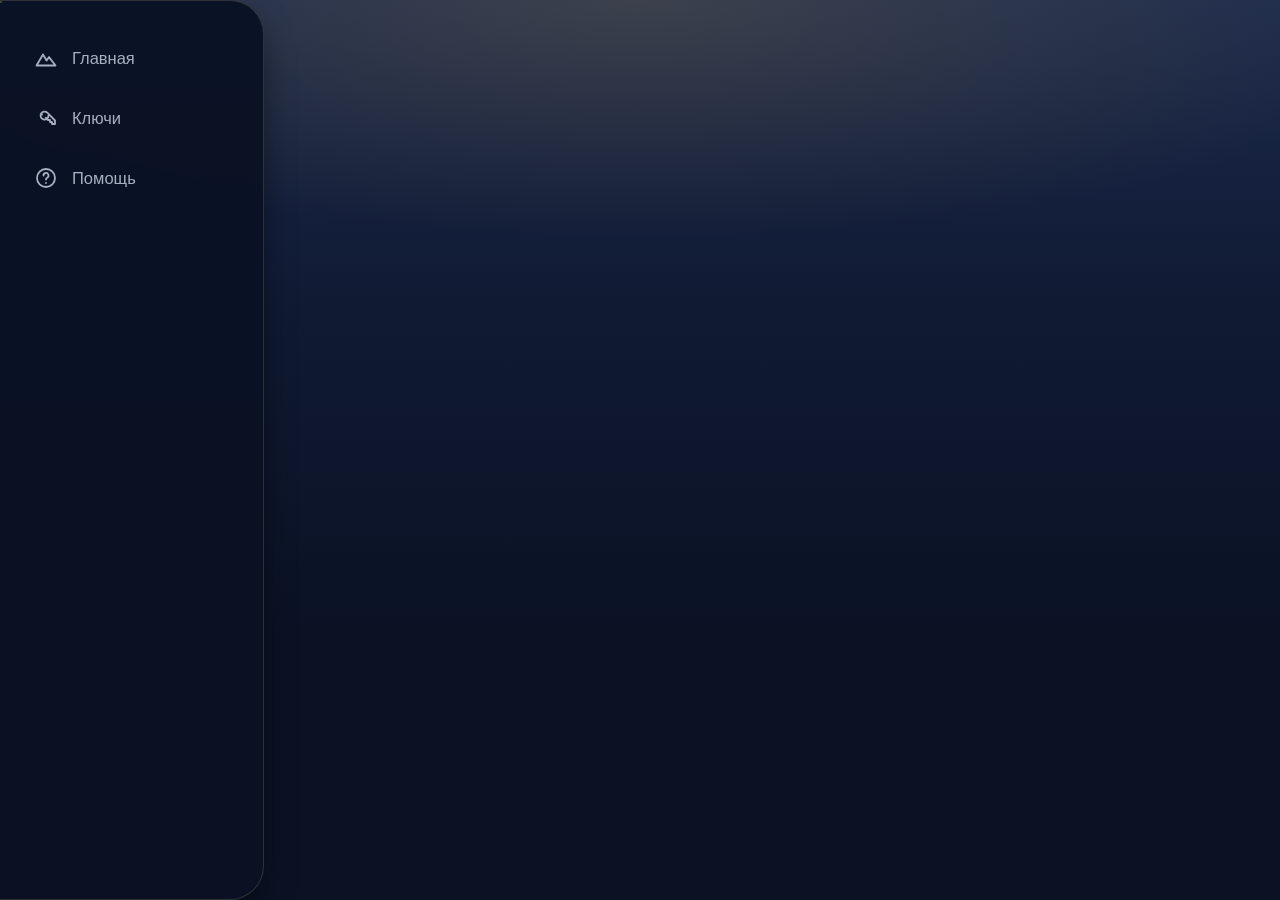
==== app/src/main/assets/ui/index.html @ f09dee54 "Android app: UI, VPN service, CI build Co-Authored-By: Claude Sonnet 5.5 <noreply@anthropic.com> Cla" ====
<!doctype html>
<html lang="ru">
<head>
<meta charset="utf-8">
<meta name="viewport" content="width=device-width, initial-scale=1, maximum-scale=1, user-scalable=no">
<title>Ossetian VPN</title>
<link rel="stylesheet" href="base.css">
<link rel="stylesheet" href="app.css">
</head>
<body>
<div id="app"></div>
<nav class="tabs" id="tabs"></nav>
<script src="scene.js"></script>
<script src="shim.js"></script>
<script src="app.js"></script>
</body>
</html>
---- app/src/main/assets/ui/base.css ----
:root {
  --bg: #0a1224;
  --card: rgba(255,244,225,.05);
  --line: rgba(240,214,160,.16);
  --text: #f6efe2;
  --muted: #a7b0bf;
  --gold: #e9b949;
  --gold-soft: #f4d98c;
  --red: #d8453a;
  --river: #5fd0c6;
  --river-deep: #2a8f9a;
  --gold-hi: #f2d98f; --gold-lo: #dea736;
  --gold-rgb: 233,185,73; --river-rgb: 95,208,198; --red-rgb: 216,69,58;
  --bg1: #1b2a4d; --bg2: #101a33; --panel-rgb: 16,26,51; --deep-rgb: 10,18,36;
  --dist: 48px;
  --radius: 26px;
  --serif: "Palatino Linotype", Palatino, "Book Antiqua", Georgia, "Times New Roman", serif;
}
* { box-sizing: border-box; -webkit-tap-highlight-color: transparent; }
html, body { margin: 0; min-height: 100%; background: var(--bg); color: var(--text);
  font-family: -apple-system, BlinkMacSystemFont, "Segoe UI", Roboto, "Helvetica Neue", Arial, sans-serif; }
body { background: transparent; }
body::before { content: ""; position: fixed; inset: 0; z-index: -1; pointer-events: none;
  background:
    radial-gradient(90% 38% at 50% 0%, rgba(var(--gold-rgb),.16) 0%, transparent 70%),
    linear-gradient(180deg, var(--bg1) 0%, var(--bg2) 34%, var(--bg) 70%); }
#app { max-width: 560px; margin: 0 auto; padding: calc(env(safe-area-inset-top) + 14px) 16px 120px; }
button { font: inherit; color: inherit; border: 0; background: none; cursor: pointer; }
input { font: inherit; }
.hidden { display: none !important; }

/* верхняя панель */
.top { display: flex; align-items: center; justify-content: space-between; gap: 10px; margin-bottom: 14px; position: relative; z-index: 2; }
.avatar { width: 48px; height: 48px; border-radius: 16px; background: linear-gradient(135deg,#3a3f5e,#1d2440);
  border: 1px solid rgba(var(--gold-rgb),.45); display: grid; place-items: center; font-weight: 800; font-size: 20px; flex: none; font-family: var(--serif); color: var(--gold-soft); }
.avatar img { width: 100%; height: 100%; border-radius: 15px; object-fit: cover; display: block; }
.pill { display: inline-flex; align-items: center; gap: 8px; height: 44px; padding: 0 15px; border-radius: 16px;
  background: rgba(var(--deep-rgb),.72); border: 1px solid var(--line);
  font-size: 15.5px; color: #d3d9e4; white-space: nowrap; }
.dot { width: 9px; height: 9px; border-radius: 50%; background: var(--red); box-shadow: 0 0 10px currentColor; color: var(--red); flex: none; }
.dot.ok { background: var(--river); color: var(--river); }
.status-pill { flex: 1; min-width: 0; justify-content: flex-start; overflow: hidden; text-overflow: ellipsis; }

/* баннер с горами */
.banner { position: relative; margin: 0 -16px 8px; height: 238px; overflow: hidden;
  -webkit-mask-image: linear-gradient(180deg,#000 78%,transparent); mask-image: linear-gradient(180deg,#000 78%,transparent); }
.banner svg.scene { position: absolute; inset: 0; width: 100%; height: 100%; }
.banner .title { position: absolute; left: 0; right: 0; bottom: 22px; text-align: center; text-shadow: 0 2px 18px rgba(5,10,24,.85); }
.eyebrow { font-family: var(--serif); letter-spacing: 6px; text-transform: uppercase; font-size: 13px; color: var(--gold-soft); margin-bottom: 4px; }
.brand { font-family: var(--serif); font-size: 40px; font-weight: 700; letter-spacing: -.5px; line-height: 1.05; }
.brand b { color: var(--gold); }
.orn { height: 14px; margin: 0 4px 16px; opacity: .85;
  background: url("data:image/svg+xml;utf8,<svg xmlns='http://www.w3.org/2000/svg' width='28' height='14' viewBox='0 0 28 14'><path d='M14 1.5 22 7 14 12.5 6 7z' fill='none' stroke='%23e9b949' stroke-width='1.2'/><path d='M14 4.6 17.2 7 14 9.4 10.8 7z' fill='%23d8453a'/><path d='M0 7h4M24 7h4' stroke='%23e9b949' stroke-width='1.2'/></svg>") repeat-x center; }

/* карточки */
.glass { background: linear-gradient(165deg, rgba(255,240,215,.09), rgba(255,240,215,.03)), rgba(var(--panel-rgb),.55);
  border: 1px solid var(--line); border-radius: var(--radius);
  box-shadow: 0 18px 40px -22px rgba(0,0,0,.75), inset 0 1px 0 rgba(255,240,215,.08); }
.hero { padding: 24px 22px 22px; text-align: center; position: relative; }
.hero::before { content: ""; position: absolute; left: 26px; right: 26px; top: -1px; height: 3px; border-radius: 3px;
  background: linear-gradient(90deg, transparent, var(--gold), var(--red), var(--gold), transparent); opacity: .9; }
.hero-icon { width: 74px; height: 74px; margin: 0 auto 16px; border-radius: 50%; display: grid; place-items: center;
  background: radial-gradient(circle at 50% 35%, rgba(var(--gold-rgb),.22), rgba(var(--gold-rgb),.05)); border: 1px solid rgba(var(--gold-rgb),.45); color: var(--gold); }
.hero-icon.ok { color: var(--river); border-color: rgba(var(--river-rgb),.5); background: radial-gradient(circle at 50% 35%, rgba(var(--river-rgb),.22), rgba(var(--river-rgb),.04)); }
.hero-icon.bad { color: #ff8f84; border-color: rgba(var(--red-rgb),.5); background: radial-gradient(circle at 50% 35%, rgba(var(--red-rgb),.22), rgba(var(--red-rgb),.04)); }
.hero-icon svg { width: 36px; height: 36px; }
.hero h1 { margin: 0 0 10px; font-family: var(--serif); font-size: 30px; line-height: 1.12; letter-spacing: -.3px; font-weight: 700; }
.hero p { margin: 0 auto 20px; color: var(--muted); font-size: 17px; line-height: 1.45; max-width: 420px; }
.btn { display: block; width: 100%; padding: 17px 16px; border-radius: 20px; font-size: 20px; font-weight: 700; text-align: center; }
.btn-main { background: linear-gradient(180deg,var(--gold-hi),var(--gold-lo)); color: #2b1c02;
  box-shadow: 0 10px 26px -10px rgba(var(--gold-rgb),.7), inset 0 1px 0 rgba(255,255,255,.6); }
.btn-ghost { background: rgba(255,255,255,.03); border: 1px solid rgba(var(--river-rgb),.5); color: var(--river);
  display: flex; gap: 12px; align-items: center; justify-content: center; }
.btn svg { width: 24px; height: 24px; flex: none; }
.btn:active { transform: scale(.985); }
.btn[disabled] { opacity: .55; }
.stack > * + * { margin-top: 12px; }

.grid2 { display: grid; grid-template-columns: 1fr 1fr; gap: 12px; margin-top: 12px; }
.mini { padding: 17px 18px 15px; border-radius: 24px; min-height: 104px; }
.mini .k { color: var(--muted); font-size: 16px; }
.mini .v { margin-top: 12px; font-family: var(--serif); font-size: 27px; font-weight: 700; letter-spacing: -.3px; }
.mini .s { color: var(--river); font-size: 14.5px; margin-top: 4px; }

.row { display: flex; align-items: center; gap: 14px; padding: 15px 18px; border-radius: 22px; margin-top: 12px; text-align: left; width: 100%; }
.row .ic { width: 44px; height: 44px; border-radius: 14px; background: rgba(var(--gold-rgb),.10); display: grid; place-items: center; color: var(--gold); flex: none; border: 1px solid rgba(var(--gold-rgb),.25); }
.row .ic svg { width: 22px; height: 22px; }
.row .t { flex: 1; min-width: 0; }
.row .t b { display: block; font-size: 17.5px; }
.row .t span { color: var(--muted); font-size: 14px; }
.row .chev { color: var(--muted); }

.h2 { font-family: var(--serif); font-size: 28px; font-weight: 700; letter-spacing: -.3px; margin: 4px 2px 12px; }
.sub { color: var(--muted); margin: -4px 2px 16px; font-size: 16px; line-height: 1.4; }
.pre { white-space: pre-wrap; line-height: 1.5; font-size: 16px; color: #e3e0d8; padding: 20px; border-radius: 22px; }

/* тарифы */
.tariff { display: flex; align-items: center; justify-content: space-between; gap: 12px; width: 100%; padding: 17px 20px;
  border-radius: 22px; margin-bottom: 12px; text-align: left; border: 1.5px solid var(--line); background: var(--card); }
.tariff.sel { border-color: var(--gold); background: rgba(var(--gold-rgb),.10); box-shadow: 0 0 0 4px rgba(var(--gold-rgb),.10); }
.tariff .n { font-family: var(--serif); font-size: 21px; font-weight: 700; }
.tariff .m { color: var(--muted); font-size: 14px; margin-top: 3px; }
.tariff .p { text-align: right; font-weight: 800; font-size: 22px; }
.tariff .p small { display: block; color: var(--muted); font-size: 14px; font-weight: 500; }
.tariff .old { text-decoration: line-through; color: var(--muted); font-weight: 500; font-size: 14px; }
.stepper { display: flex; align-items: center; gap: 6px; }
.stepper button { width: 44px; height: 44px; border-radius: 14px; background: rgba(var(--gold-rgb),.12); border: 1px solid rgba(var(--gold-rgb),.3); font-size: 24px; font-weight: 700; color: var(--gold-soft); }
.stepper button[disabled] { opacity: .35; }
.stepper output { min-width: 34px; text-align: center; font-size: 22px; font-weight: 800; }
.total { display: flex; justify-content: space-between; align-items: baseline; padding: 6px 4px 14px; color: var(--muted); font-size: 17px; }
.total b { color: var(--text); font-family: var(--serif); font-size: 28px; }

.dev { display: flex; align-items: center; gap: 14px; width: 100%; padding: 15px 18px; border-radius: 20px; margin-bottom: 10px; text-align: left; }
.dev .t b { display: block; font-size: 17.5px; }
.dev .t span { color: var(--muted); font-size: 14px; }
.dev .t { flex: 1; }
.dev .chev { color: var(--muted); }
.field { display: flex; gap: 10px; margin-top: 2px; }
.field input { flex: 1; min-width: 0; padding: 15px 18px; border-radius: 16px; border: 1px solid var(--line); background: rgba(0,0,0,.28); color: var(--text); font-size: 18px; text-transform: uppercase; outline: none; }
.field input:focus { border-color: var(--gold); }
.field .btn { width: auto; padding: 0 22px; font-size: 18px; border-radius: 16px; }
.keybox { word-break: break-all; font-family: ui-monospace, SFMono-Regular, Menlo, Consolas, monospace; font-size: 13px; line-height: 1.5;
  padding: 14px; border-radius: 14px; background: rgba(0,0,0,.38); border: 1px solid var(--line); max-height: 160px; overflow: auto; color: #e6dfc9; }

.sheet-bg { position: fixed; inset: 0; background: rgba(3,7,18,.78); display: flex; align-items: flex-end; justify-content: center; z-index: 30; }
.sheet { width: 100%; max-width: 560px; padding: 22px 18px calc(env(safe-area-inset-bottom) + 20px); border-radius: 28px 28px 0 0;
  background: linear-gradient(180deg,var(--bg1),var(--bg2)); border: 1px solid var(--line); border-bottom: 0; max-height: 86vh; overflow: auto; position: relative; }
.sheet::before { content: ""; position: absolute; left: 30px; right: 30px; top: -1px; height: 3px; background: linear-gradient(90deg, transparent, var(--gold), var(--red), var(--gold), transparent); }
.sheet h3 { margin: 0 0 6px; font-family: var(--serif); font-size: 25px; }
.sheet p { color: var(--muted); margin: 0 0 14px; line-height: 1.45; font-size: 15.5px; }
.toast { position: fixed; left: 50%; bottom: calc(env(safe-area-inset-bottom) + 112px); transform: translateX(-50%); z-index: 40;
  background: #172342; border: 1px solid rgba(var(--gold-rgb),.4); padding: 14px 20px; border-radius: 16px; font-size: 16px; max-width: 88vw; text-align: center;
  box-shadow: 0 14px 40px rgba(0,0,0,.5); }

.tabs { position: fixed; left: 50%; transform: translateX(-50%); bottom: calc(env(safe-area-inset-bottom) + 14px);
  width: calc(100% - 28px); max-width: 532px; display: grid; grid-template-columns: repeat(4,1fr); gap: 4px; padding: 8px;
  border-radius: 30px; background: rgba(var(--deep-rgb),.95); border: 1px solid var(--line);
  z-index: 20; box-shadow: 0 18px 40px -14px rgba(0,0,0,.85); }
.tab { display: flex; flex-direction: column; align-items: center; gap: 5px; padding: 10px 4px 8px; border-radius: 22px; color: var(--muted); font-size: 13.5px; }
.tab svg { width: 26px; height: 26px; }
.tab.on { color: var(--gold); background: rgba(var(--gold-rgb),.13); }
.skeleton { height: 280px; border-radius: var(--radius); background: linear-gradient(110deg,rgba(255,255,255,.04) 30%,rgba(255,255,255,.10) 50%,rgba(255,255,255,.04) 70%); background-size: 200% 100%; animation: sh 1.3s linear infinite; }
@keyframes sh { to { background-position: -200% 0; } }
@keyframes flow { to { stroke-dashoffset: -40; } }
.flow { animation: flow 2.4s steps(24) infinite; }
@media (prefers-reduced-motion: reduce) { .flow, .skeleton { animation: none; } }

/* способ оплаты */
.pm { display: grid; grid-template-columns: 1fr 1fr; gap: 10px; margin: 4px 0 14px; }
.pm button { position: relative; display: flex; flex-direction: column; align-items: flex-start; gap: 4px; padding: 14px 16px; border-radius: 20px;
  border: 1.5px solid var(--line); background: var(--card); text-align: left; transition: border-color .25s, background .25s, box-shadow .25s, transform .15s; }
.pm button b { font-size: 17px; }
.pm button span { color: var(--muted); font-size: 13.5px; }
.pm button.sel { border-color: var(--gold); background: rgba(var(--gold-rgb),.10); box-shadow: 0 0 0 4px rgba(var(--gold-rgb),.10); }
.pm button.off { opacity: .6; }
.pm button:active { transform: scale(.97); }
.pm .soon { position: absolute; top: 10px; right: 10px; font-size: 11px; letter-spacing: .6px; text-transform: uppercase; padding: 3px 8px; border-radius: 99px;
  background: rgba(var(--river-rgb),.14); color: var(--river); border: 1px solid rgba(var(--river-rgb),.4); }

/* анимации */
@keyframes rise { from { opacity: 0; transform: translateY(16px); } to { opacity: 1; transform: none; } }
@keyframes pop { 0% { transform: scale(.96); } 55% { transform: scale(1.025); } 100% { transform: scale(1); } }
@keyframes sheetUp { from { transform: translateY(100%); } to { transform: none; } }
@keyframes fadeIn { from { opacity: 0; } to { opacity: 1; } }
@keyframes toastIn { from { opacity: 0; transform: translate(-50%, 14px); } to { opacity: 1; transform: translate(-50%, 0); } }
@keyframes ring { 0% { box-shadow: 0 0 0 0 rgba(var(--gold-rgb),.40); } 100% { box-shadow: 0 0 0 22px rgba(var(--gold-rgb),0); } }
@keyframes ringOk { 0% { box-shadow: 0 0 0 0 rgba(var(--river-rgb),.40); } 100% { box-shadow: 0 0 0 22px rgba(var(--river-rgb),0); } }
@keyframes sweep { 0% { transform: translateX(-120%) skewX(-18deg); } 60%, 100% { transform: translateX(260%) skewX(-18deg); } }
@keyframes bump { 0% { transform: translateY(0) scale(1); } 40% { transform: translateY(-5px) scale(1.14); } 100% { transform: none; } }
@keyframes drift { 0%, 100% { transform: translateY(0); } 50% { transform: translateY(-5px); } }
@keyframes glow { 0%, 100% { opacity: .85; } 50% { opacity: 1; } }
.enter > * { animation: rise .45s cubic-bezier(.2,.8,.2,1) both; }
.enter > *:nth-child(2) { animation-delay: .06s; } .enter > *:nth-child(3) { animation-delay: .12s; }
.enter > *:nth-child(4) { animation-delay: .18s; } .enter > *:nth-child(5) { animation-delay: .24s; }
.enter > *:nth-child(6) { animation-delay: .30s; } .enter > *:nth-child(n+7) { animation-delay: .36s; }
.pop { animation: pop .35s cubic-bezier(.2,.8,.2,1); }
.sheet-bg { animation: fadeIn .22s ease-out; }
.sheet { animation: sheetUp .32s cubic-bezier(.2,.9,.2,1); }
.toast { animation: toastIn .28s cubic-bezier(.2,.9,.2,1); }
.hero-icon { animation: ring 2.6s ease-out infinite, drift 5s ease-in-out infinite; }
.hero-icon.ok { animation: ringOk 2.6s ease-out infinite, drift 5s ease-in-out infinite; }
.btn-main { position: relative; overflow: hidden; transition: transform .15s, box-shadow .25s; }
.btn-main::after { content: ""; position: absolute; top: 0; bottom: 0; left: 0; width: 38%;
  background: linear-gradient(90deg, transparent, rgba(255,255,255,.55), transparent); animation: sweep 3.8s ease-in-out infinite; pointer-events: none; }
.btn-main[disabled]::after { display: none; }
.tariff, .row, .dev, .mini { transition: transform .15s, border-color .25s, background .25s; }
.tariff:active, .row:active, .dev:active { transform: scale(.985); }
.hero::before { animation: glow 3.4s ease-in-out infinite; }
.tab { transition: color .25s, background .25s; }
.tab.bump svg { animation: bump .45s cubic-bezier(.2,.8,.2,1); }
.total b { display: inline-block; }
.total b.tick { animation: pop .3s ease-out; }

/* ---------- вступительная заставка ---------- */
.introing #app, .introing .tabs { visibility: hidden; }
.intro { position: fixed; inset: 0; z-index: 100; overflow: hidden; background: #050a1a; cursor: pointer;
  animation: introIn .5s ease-out both; }
.intro.out { animation: introOut .7s cubic-bezier(.4,0,.2,1) forwards; pointer-events: none; }
@keyframes introIn { from { opacity: 0; } to { opacity: 1; } }
@keyframes introOut { to { opacity: 0; transform: scale(1.08); } }
.intro.out * { animation-play-state: paused !important; }
.intro { will-change: transform, opacity; }
.intro svg.world { position: absolute; inset: 0; width: 100%; height: 100%; }
.intro svg.world * { transform-box: fill-box; }
.i-sun { animation: iSun 2.6s cubic-bezier(.2,.7,.2,1) .3s both; transform-origin: 50% 50%; }
.i-far { animation: iRise 1.6s cubic-bezier(.2,.8,.2,1) .5s both; }
.i-peak { animation: iRise 1.9s cubic-bezier(.2,.8,.2,1) .8s both; }
.i-snow { animation: fadeIn 1s ease-out 2.2s both; }
.i-front { animation: iRise 1.6s cubic-bezier(.2,.8,.2,1) 1.1s both; }
.i-trees { animation: iRise 1.4s cubic-bezier(.2,.8,.2,1) 1.4s both; }
.i-river { stroke-dasharray: 1; stroke-dashoffset: 1; animation: iDraw 1.6s ease-in-out 1.8s forwards; }
.i-flow { opacity: 0; animation: flow 2.4s steps(24) infinite, fadeIn .8s ease-out 3.2s forwards; }
.i-base { animation: fadeIn .6s ease-out 1.2s both; }
@keyframes iRise { from { opacity: 0; transform: translateY(110px) scale(1.04); } to { opacity: 1; transform: none; } }
@keyframes iSun { from { opacity: 0; transform: translateY(150px) scale(.5); } 40% { opacity: 1; } to { opacity: 1; transform: translateY(0) scale(1.18); } }
@keyframes iDraw { to { stroke-dashoffset: 0; } }
.i-star { animation: twinkle 2.4s ease-in-out infinite; }
@keyframes twinkle { 0%, 100% { opacity: .15; } 50% { opacity: 1; } }
.i-glint { transform-origin: 50% 50%; animation: glint 2.8s ease-in-out 2.9s infinite both; opacity: 0; }
@keyframes glint { 0%, 100% { opacity: 0; transform: scale(.15) rotate(0); } 35% { opacity: 1; transform: scale(1) rotate(25deg); } 55% { opacity: 1; transform: scale(.85) rotate(40deg); } 80% { opacity: 0; transform: scale(.25) rotate(70deg); } }
.aurora { position: absolute; left: -30%; width: 160%; height: 46%; opacity: 0; pointer-events: none; will-change: transform; }
.aurora.a1 { top: 4%; background: radial-gradient(60% 60% at 30% 50%, rgba(var(--river-rgb),.55), transparent 70%); animation: aur 9s ease-in-out 1s infinite alternate, fadeIn 2.4s ease-out .6s forwards; }
.aurora.a2 { top: 10%; background: radial-gradient(55% 55% at 70% 50%, rgba(var(--red-rgb),.38), transparent 70%); animation: aur 11s ease-in-out .2s infinite alternate-reverse, fadeIn 2.4s ease-out 1.2s forwards; }
@keyframes aur { from { transform: translateX(-9%) skewX(-6deg) scaleY(.9); } to { transform: translateX(9%) skewX(6deg) scaleY(1.15); } }
.i-title { position: absolute; left: 0; right: 0; top: 17%; text-align: center; padding: 0 16px; pointer-events: none; }
.i-eyebrow { font-family: var(--serif); text-transform: uppercase; font-size: 15px; color: var(--gold-soft); letter-spacing: 0; opacity: 0;
  animation: iEyebrow 1.8s cubic-bezier(.2,.8,.2,1) 1.5s forwards; }
@keyframes iEyebrow { from { opacity: 0; letter-spacing: 0; } to { opacity: 1; letter-spacing: 11px; } }
.i-brand { margin-top: 10px; font-family: var(--serif); font-size: 46px; font-weight: 700; line-height: 1.05; display: flex; justify-content: center; flex-wrap: wrap; }
.i-brand span { display: inline-block; opacity: 0; animation: iLetter .9s cubic-bezier(.2,.8,.2,1) both; text-shadow: 0 4px 30px rgba(5,10,24,.9); }
.i-brand span.gold { color: var(--gold); }
@keyframes iLetter { from { opacity: 0; transform: translateY(26px) scale(.8); filter: blur(10px); } to { opacity: 1; transform: none; filter: none; } }
.i-orn { width: 190px; height: 14px; margin: 16px auto 0; transform: scaleX(0); opacity: 0; animation: iOrn 1.2s cubic-bezier(.2,.8,.2,1) 2.9s forwards;
  background: url("data:image/svg+xml;utf8,<svg xmlns='http://www.w3.org/2000/svg' width='28' height='14' viewBox='0 0 28 14'><path d='M14 1.5 22 7 14 12.5 6 7z' fill='none' stroke='%23e9b949' stroke-width='1.2'/><path d='M14 4.6 17.2 7 14 9.4 10.8 7z' fill='%23d8453a'/><path d='M0 7h4M24 7h4' stroke='%23e9b949' stroke-width='1.2'/></svg>") repeat-x center; }
@keyframes iOrn { to { transform: none; opacity: .95; } }
.i-tag { margin-top: 14px; color: #c9d1e4; font-size: 16px; opacity: 0; animation: rise .9s ease-out 3.2s forwards; }
.i-skip { position: absolute; left: 0; right: 0; top: calc(env(safe-area-inset-top) + 22px); text-align: center; color: rgba(201,209,228,.55); font-size: 13px; letter-spacing: 1px; opacity: 0; animation: fadeIn .8s ease-out 1.2s forwards; }
.tabs.rise { animation: tabsUp .6s cubic-bezier(.2,.9,.2,1) both; }
@keyframes tabsUp { from { opacity: 0; transform: translate(-50%, 90px); } to { opacity: 1; transform: translate(-50%, 0); } }

/* светлячки и параллакс в шапке */
.fly { position: absolute; width: 5px; height: 5px; border-radius: 50%; background: #ffe9a8; box-shadow: 0 0 10px 3px rgba(var(--gold-rgb),.7); opacity: 0;
  animation: fly 7s ease-in-out infinite; pointer-events: none; }
@keyframes fly { 0% { opacity: 0; transform: translate(0,0); } 20% { opacity: .95; } 50% { transform: translate(14px,-22px); opacity: .5; } 80% { opacity: .9; } 100% { opacity: 0; transform: translate(-10px,-46px); } }
.banner svg.scene { will-change: transform; }
.banner .brand { animation: brandIn 1.1s cubic-bezier(.2,.8,.2,1) both; }
@keyframes brandIn { from { opacity: 0; transform: translateY(10px) scale(.96); } to { opacity: 1; transform: none; } }
@media (prefers-reduced-motion: reduce) { .intro { display: none; } .introing #app, .introing .tabs { visibility: visible; } .fly { display: none; } }
@media (prefers-reduced-motion: reduce) {
  .flow, .skeleton, .enter > *, .pop, .sheet-bg, .sheet, .toast, .hero-icon, .btn-main::after, .hero::before, .tab.bump svg, .total b.tick { animation: none !important; }
}

/* ---------- переходы между вкладками ---------- */
.enter { animation: slideIn .5s cubic-bezier(.2,.8,.2,1) both; will-change: transform, opacity; }
@keyframes slideIn { from { opacity: 0; transform: translate3d(calc(var(--dir, 1) * var(--dist, 48px)), 0, 0) scale(.98); } to { opacity: 1; transform: translate3d(0, 0, 0); } }
.leaving { position: fixed; z-index: 1; pointer-events: none; margin: 0; animation: slideOut .3s cubic-bezier(.5,0,.8,.4) both; will-change: transform, opacity; contain: layout paint; }
@keyframes slideOut { to { opacity: 0; transform: translate3d(calc(var(--dir, 1) * var(--dist, 48px) * -1), 0, 0) scale(.97); } }
.tab-ind { position: absolute; left: 0; top: 0; border-radius: 22px; z-index: 0; pointer-events: none;
  background: linear-gradient(180deg, rgba(var(--gold-rgb),.20), rgba(var(--gold-rgb),.08)); border: 1px solid rgba(var(--gold-rgb),.35);
  box-shadow: 0 0 22px -4px rgba(var(--gold-rgb),.45);
  transition: transform .55s cubic-bezier(.3,1.3,.4,1), width .45s cubic-bezier(.3,1.2,.4,1), height .45s cubic-bezier(.3,1.2,.4,1); }
.tab { position: relative; z-index: 1; }
.tab.on { background: none; }
.side-brand { display: none; }
@media (prefers-reduced-motion: reduce) { .enter, .leaving { animation: none !important; } .tab-ind { transition: none; } }


/* ---------- осетинские мотивы ---------- */
.enter > .orn { animation: ornDraw .9s cubic-bezier(.2,.8,.2,1) .15s both; transform-origin: 50% 50%; }
@keyframes ornDraw { from { opacity: 0; transform: scaleX(.05); } to { opacity: .85; transform: none; } }
.orn { position: relative; overflow: hidden; }
.orn::after { content: ""; position: absolute; top: 0; bottom: 0; left: 0; width: 26%; pointer-events: none;
  background: linear-gradient(90deg, transparent, rgba(255,226,150,.55), transparent); animation: sheen 5.5s ease-in-out infinite; }
@keyframes sheen { 0% { transform: translateX(-120%); } 55%, 100% { transform: translateX(480%); } }
.tariff { position: relative; }
.tariff.sel::after { content: ""; position: absolute; left: -7px; top: -7px; width: 22px; height: 22px; pointer-events: none;
  background: url("data:image/svg+xml;utf8,<svg xmlns='http://www.w3.org/2000/svg' viewBox='0 0 22 22'><path d='M11 1 21 11 11 21 1 11z' fill='%23e9b949' stroke='%230a1224' stroke-width='1.4'/><path d='M11 6 16 11 11 16 6 11z' fill='%23d8453a'/></svg>") center/contain no-repeat;
  animation: badgeIn .5s cubic-bezier(.3,1.6,.4,1) both; }
@keyframes badgeIn { from { transform: scale(0) rotate(-120deg); opacity: 0; } to { transform: none; opacity: 1; } }
.eagle { position: absolute; left: 0; top: 16%; width: 34px; pointer-events: none; opacity: .85; animation: eagle 34s linear 2s infinite both; will-change: transform; }
.eagle svg { display: block; width: 100%; transform-origin: 50% 60%; animation: flap .9s ease-in-out infinite alternate; }
@keyframes eagle { 0% { transform: translate3d(-60px, 10px, 0); } 50% { transform: translate3d(50vw, -8px, 0); } 100% { transform: translate3d(calc(100vw + 60px), 14px, 0); } }
@keyframes flap { from { transform: scaleY(1); } to { transform: scaleY(.45); } }
.win { animation: flick 3.6s ease-in-out infinite; }
.win.w2 { animation-delay: 1.4s; animation-duration: 4.8s; }
@keyframes flick { 0%, 100% { opacity: .95; } 40% { opacity: .55; } 60% { opacity: 1; } 80% { opacity: .7; } }
.side-deco { display: none; }
@media (min-width: 880px) {
  .side-deco { display: block; margin-top: auto; width: 100%; height: auto; opacity: .95; }
  .eagle { top: 20%; }
}
@media (prefers-reduced-motion: reduce) { .eagle, .eagle svg, .win, .orn::after, .tariff.sel::after, .enter > .orn, .gates * { animation: none !important; } .gates { display: none; } }


/* ---------- ворота: переход между вкладками ---------- */
.gates { position: fixed; inset: 0; z-index: 60; overflow: hidden; }
.gate { position: absolute; top: 0; bottom: 0; width: 50.6%; will-change: transform;
  background: url("data:image/svg+xml;utf8,<svg xmlns='http://www.w3.org/2000/svg' width='56' height='56' viewBox='0 0 56 56'><rect width='56' height='56' fill='%2310203f'/><path d='M28 4 52 28 28 52 4 28Z' fill='none' stroke='%23e9b949' stroke-width='1.6'/><path d='M28 13 43 28 28 43 13 28Z' fill='%23b5382f'/><path d='M28 20 36 28 28 36 20 28Z' fill='%23f4d98c'/><g fill='none' stroke='%23e9b949' stroke-width='1.4' stroke-linecap='round'><path d='M0 0Q9 0 9 8Q9 14 4 14Q0 14 0 10'/><path d='M56 0Q47 0 47 8Q47 14 52 14Q56 14 56 10'/><path d='M0 56Q9 56 9 48Q9 42 4 42Q0 42 0 46'/><path d='M56 56Q47 56 47 48Q47 42 52 42Q56 42 56 46'/></g></svg>") 0 0 / 56px 56px, #10203f; transform: translate3d(-101%, 0, 0); }
.gate::after { content: ""; position: absolute; top: 0; bottom: 0; width: 16px; background: linear-gradient(90deg, rgba(5,10,24,0), rgba(5,10,24,.65)); }
.gate.l { left: 0; border-right: 3px solid var(--gold); box-shadow: 8px 0 30px rgba(0,0,0,.55); }
.gate.l::after { right: 0; }
.gate.r { right: 0; transform: translate3d(101%, 0, 0); border-left: 3px solid var(--gold); box-shadow: -8px 0 30px rgba(0,0,0,.55); background-position: 28px 0; }
.gate.r::after { left: 0; transform: scaleX(-1); }
.gates .seal { position: absolute; left: 50%; top: 50%; width: 92px; height: 92px; margin: -46px 0 0 -46px; opacity: 0; transform: scale(0) rotate(-90deg); will-change: transform, opacity; }
.gates.closing .gate.l { animation: gateL .4s cubic-bezier(.7,0,.25,1) forwards; }
.gates.closing .gate.r { animation: gateR .4s cubic-bezier(.7,0,.25,1) forwards; }
.gates.closing .seal { animation: sealIn .45s cubic-bezier(.3,1.5,.4,1) .12s forwards; }
.gates.opening .gate.l { transform: none; animation: gateLo .5s cubic-bezier(.7,0,.25,1) .1s forwards; }
.gates.opening .gate.r { transform: none; animation: gateRo .5s cubic-bezier(.7,0,.25,1) .1s forwards; }
.gates.opening .seal { opacity: 1; transform: none; animation: sealOut .4s ease-in forwards; }
@keyframes gateL { to { transform: translate3d(0, 0, 0); } }
@keyframes gateR { to { transform: translate3d(0, 0, 0); } }
@keyframes gateLo { to { transform: translate3d(-101%, 0, 0); } }
@keyframes gateRo { to { transform: translate3d(101%, 0, 0); } }
@keyframes sealIn { to { opacity: 1; transform: scale(1) rotate(0); } }
@keyframes sealOut { to { opacity: 0; transform: scale(1.5) rotate(60deg); } }
.ripple { position: absolute; border-radius: 50%; pointer-events: none; background: rgba(255,246,214,.55); transform: scale(0); animation: ripple .65s ease-out forwards; }
@keyframes ripple { to { transform: scale(1); opacity: 0; } }
.greet { font-family: var(--serif); font-style: italic; color: var(--gold-soft); font-size: 18px; margin-bottom: 6px; }
.banner svg.scene > * { will-change: auto; }
.b-far, .b-peak, .b-front, .b-trees { transition: transform .35s ease-out; }
.b-far { transform: translateX(calc(var(--mx, 0) * 4px)); }
.b-peak { transform: translateX(calc(var(--mx, 0) * 9px)); }
.b-front { transform: translateX(calc(var(--mx, 0) * 15px)); }
.b-trees { transform: translateX(calc(var(--mx, 0) * 19px)); }
.spark { position: fixed; z-index: 90; width: 10px; height: 10px; pointer-events: none; background: linear-gradient(135deg, #fff2c2, var(--gold)); transform: rotate(45deg); box-shadow: 0 0 10px rgba(var(--gold-rgb),.8); }

/* ---------- версия для компьютера ---------- */
@keyframes sideIn { from { opacity: 0; transform: translateX(-60px); } to { opacity: 1; transform: none; } }
@keyframes modalIn { from { opacity: 0; transform: translateY(24px) scale(.94); } to { opacity: 1; transform: none; } }
@media (hover: hover) {
  .tariff:hover, .row:hover, .dev:hover, .pm button:not(.off):hover { border-color: rgba(var(--gold-rgb),.55); transform: translateY(-2px); }
  .btn-main:hover { box-shadow: 0 14px 34px -10px rgba(var(--gold-rgb),.85), inset 0 1px 0 rgba(255,255,255,.6); transform: translateY(-1px); }
  .btn-ghost:hover { background: rgba(var(--river-rgb),.10); }
  .tab:hover:not(.on) { color: var(--text); }
  button { transition: transform .15s, border-color .25s, background .25s, box-shadow .25s, color .25s; }
}
@media (min-width: 880px) {
  body { padding-left: 280px; }
  #app { max-width: 1080px; padding: 30px 44px 70px; }
  .top { margin-bottom: 22px; }
  .tabs { left: 0; top: 0; bottom: 0; transform: none; width: 264px; max-width: none; display: flex; flex-direction: column; gap: 6px;
    padding: 30px 16px; border-radius: 0 34px 34px 0; border-left: 0; background: rgba(var(--deep-rgb),.96); }
  .tabs.rise { animation: sideIn .7s cubic-bezier(.2,.9,.2,1) both; }
  .side-brand { display: block; padding: 4px 14px 26px; text-align: left; }
  .side-brand .brand { font-size: 29px; }
  .side-brand .eyebrow { font-size: 12px; letter-spacing: 5px; }
  .tab { flex-direction: row; justify-content: flex-start; gap: 14px; padding: 15px 18px; font-size: 16.5px; border-radius: 20px; }
  .tab svg { width: 24px; height: 24px; }
  .tab-ind { border-radius: 20px; }

  .view-home, .view-keys, .view-buy, .view-help { display: grid; grid-template-columns: 1fr 1fr; gap: 16px; align-items: start; }
  .view-home > *, .view-keys > *, .view-buy > *, .view-help > * { margin-top: 0 !important; margin-bottom: 0; }
  .view-home > .banner { grid-column: 1 / -1; margin: 0 !important; height: 330px; border-radius: 30px;
    -webkit-mask-image: linear-gradient(180deg, #000 80%, transparent); mask-image: linear-gradient(180deg, #000 80%, transparent); }
  .view-home > .banner svg.scene { -webkit-mask-image: linear-gradient(90deg, transparent 26%, #000 41%, #000 59%, transparent 74%); mask-image: linear-gradient(90deg, transparent 26%, #000 41%, #000 59%, transparent 74%); }
  .view-home > .banner .brand { font-size: 52px; }
  .view-home > .orn { display: none; }
  .view-home > .hero { grid-column: 1; grid-row: 2 / span 5; padding: 36px 32px 30px; }
  .view-home > .grid2 { grid-column: 2; grid-row: 2; }
  .view-home > .row { grid-column: 2; }
  .view-keys > .h2, .view-keys > .orn, .view-keys > .sub, .view-keys > .hero, .view-keys > .glass:not(.dev),
  .view-buy > .h2, .view-buy > .orn, .view-buy > .sub, .view-buy > .row, .view-buy > .total, .view-buy > .pm, .view-buy > .btn,
  .view-help > .h2, .view-help > .orn, .view-help > .pre { grid-column: 1 / -1; }
  .view-keys > .h2 { margin-top: 12px !important; }
  .view-buy > .btn { justify-self: end; width: min(100%, 460px); }
  .view-buy > .pm { max-width: 640px; }
  .view-buy .tariff { margin-bottom: 0; }
  .grid2 { margin-top: 0; }
  .sheet-bg { align-items: center; padding: 24px; }
  .sheet { border-radius: 30px; border-bottom: 1px solid var(--line); max-width: 560px; animation: modalIn .38s cubic-bezier(.2,.9,.2,1); padding-bottom: 24px; }
  .toast { bottom: 44px; }
  .i-brand { font-size: 72px; }
  .i-eyebrow { font-size: 18px; }
  .i-tag { font-size: 19px; }
  .i-title { top: 15%; }
}
@media (min-width: 880px) and (prefers-reduced-motion: reduce) { .tabs.rise { animation: none; } }

/* ---------- профиль и настройки ---------- */
.top { gap: 8px; }
.avatar { cursor: pointer; transition: transform .15s, box-shadow .25s; }
.avatar:active { transform: scale(.94); }
.gear { width: 44px; height: 44px; flex: none; border-radius: 15px; display: grid; place-items: center; color: var(--gold-soft);
  background: rgba(var(--deep-rgb),.72); border: 1px solid var(--line); transition: transform .5s cubic-bezier(.3,1.4,.4,1), border-color .25s; }
.gear svg { width: 22px; height: 22px; }
.gear:active { transform: rotate(90deg) scale(.92); }
@media (hover: hover) { .gear:hover { transform: rotate(60deg); border-color: rgba(var(--gold-rgb),.55); } .avatar:hover { box-shadow: 0 0 0 3px rgba(var(--gold-rgb),.25); } }
.prof-head { display: flex; align-items: center; gap: 16px; margin-bottom: 16px; }
.prof-head .avatar { width: 74px; height: 74px; border-radius: 24px; font-size: 32px; cursor: default; }
.prof-head h3 { margin: 0 0 4px; font-family: var(--serif); font-size: 26px; overflow-wrap: anywhere; }
.prof-head span { color: var(--muted); font-size: 14.5px; display: block; }
.prof-stats { display: grid; grid-template-columns: repeat(3, 1fr); gap: 10px; margin-bottom: 14px; }
.prof-stats div { padding: 12px 10px; border-radius: 18px; background: var(--card); border: 1px solid var(--line); text-align: center; min-width: 0; }
.prof-stats b { display: block; font-family: var(--serif); font-size: 20px; margin-bottom: 2px; overflow-wrap: anywhere; }
.prof-stats span { color: var(--muted); font-size: 13px; }
.sheet .btn + .btn { margin-top: 10px; }
.set-h { font-family: var(--serif); font-size: 19px; margin: 20px 0 10px; color: var(--gold-soft); }
.set-h:first-of-type { margin-top: 6px; }
.swatches { display: grid; grid-template-columns: repeat(3, 1fr); gap: 10px; }
.swatch { display: flex; flex-direction: column; align-items: center; gap: 8px; padding: 12px 6px 10px; border-radius: 18px; border: 1.5px solid var(--line); background: var(--card); font-size: 13.5px; transition: border-color .25s, background .25s, transform .15s; }
.swatch i { width: 42px; height: 42px; border-radius: 50%; display: block; border: 2px solid rgba(255,255,255,.18); }
.swatch.sel { border-color: var(--gold); background: rgba(var(--gold-rgb),.10); box-shadow: 0 0 0 3px rgba(var(--gold-rgb),.10); }
.swatch:active { transform: scale(.96); }
.colors { display: grid; gap: 10px; }
.crow { display: flex; align-items: center; justify-content: space-between; gap: 12px; padding: 12px 14px; border-radius: 16px; background: var(--card); border: 1px solid var(--line); font-size: 15.5px; }
.crow input[type=color] { width: 54px; height: 36px; padding: 0; border: 1px solid var(--line); border-radius: 10px; background: none; cursor: pointer; }
.seg { display: grid; grid-template-columns: 1fr 1fr; gap: 10px; }
.seg button { padding: 14px 10px; border-radius: 16px; border: 1.5px solid var(--line); background: var(--card); font-size: 15.5px; transition: border-color .25s, background .25s, transform .15s; }
.seg button small { display: block; color: var(--muted); font-size: 12.5px; margin-top: 3px; }
.seg button.sel { border-color: var(--gold); background: rgba(var(--gold-rgb),.10); }
.seg button:active { transform: scale(.97); }
.swrow { display: flex; align-items: center; justify-content: space-between; gap: 14px; padding: 12px 14px; border-radius: 16px; background: var(--card); border: 1px solid var(--line); margin-bottom: 10px; text-align: left; width: 100%; }
.swrow b { display: block; font-size: 16px; }
.swrow span.d { color: var(--muted); font-size: 13px; }
.sw { width: 50px; height: 30px; border-radius: 99px; background: rgba(255,255,255,.14); position: relative; flex: none; transition: background .25s; }
.sw::after { content: ""; position: absolute; top: 3px; left: 3px; width: 24px; height: 24px; border-radius: 50%; background: #fff; transition: transform .3s cubic-bezier(.3,1.4,.4,1); }
.sw.on { background: var(--gold); }
.sw.on::after { transform: translateX(20px); }
html[data-trans="fade"] { --dist: 0px; }
html[data-trans="none"] .enter, html[data-trans="none"] .enter > *, html[data-trans="none"] .leaving { animation: none !important; }
html[data-fx="off"] .fly, html[data-fx="off"] .eagle { display: none; }
---- app/src/main/assets/ui/app.css ----
.tabs { grid-template-columns: repeat(3,1fr) !important; }
html, body { height: 100%; overflow-x: hidden; user-select: none; -webkit-user-select: none; }
#app { max-width: 480px; padding: 12px 16px 120px; }
.banner { height: 220px; margin: 0 -16px 6px; }
.power-wrap { display: grid; place-items: center; padding: 8px 0 6px; position: relative; }
.power { width: 168px; height: 168px; border-radius: 50%; display: grid; place-items: center; position: relative;
  background: radial-gradient(circle at 50% 35%, rgba(var(--gold-rgb),.26), rgba(var(--gold-rgb),.05));
  border: 2px solid rgba(var(--gold-rgb),.55); color: var(--gold); transition: transform .2s, color .4s, border-color .4s, background .4s; animation: ring 2.4s ease-out infinite; }
.power svg { width: 64px; height: 64px; stroke-width: 1.7; }
.power:active { transform: scale(.96); }
.power.on { color: var(--river); border-color: rgba(var(--river-rgb),.7); animation: ringOk 2.4s ease-out infinite;
  background: radial-gradient(circle at 50% 35%, rgba(var(--river-rgb),.30), rgba(var(--river-rgb),.05)); }
.power.busy { animation: none; color: var(--gold-soft); }
.power.busy::after { content: ""; position: absolute; inset: -8px; border-radius: 50%; border: 3px solid transparent; border-top-color: var(--gold); border-right-color: rgba(var(--gold-rgb),.4); animation: spin 1s linear infinite; }
@keyframes spin { to { transform: rotate(360deg); } }
.state { text-align: center; margin-top: 10px; font-family: var(--serif); font-size: 26px; font-weight: 700; }
.state small { display: block; font-family: inherit; font-size: 15px; font-weight: 400; color: var(--muted); margin-top: 4px; font-family: -apple-system,"Segoe UI",sans-serif; }
.err { margin: 12px 4px 0; padding: 12px 14px; border-radius: 16px; background: rgba(var(--red-rgb),.12); border: 1px solid rgba(var(--red-rgb),.45); color: #ffb3aa; font-size: 14.5px; line-height: 1.4; user-select: text; }
.keycard { margin-top: 16px; padding: 14px 16px; display: flex; align-items: center; gap: 12px; width: 100%; text-align: left; }
.keycard .ic { width: 44px; height: 44px; border-radius: 14px; background: rgba(var(--gold-rgb),.10); border: 1px solid rgba(var(--gold-rgb),.3); display: grid; place-items: center; color: var(--gold); flex: none; }
.keycard .ic svg { width: 22px; height: 22px; }
.keycard .t { flex: 1; min-width: 0; }
.keycard .t b { display: block; font-size: 17px; overflow: hidden; text-overflow: ellipsis; white-space: nowrap; }
.keycard .t span { color: var(--muted); font-size: 13.5px; }
.dev .x { width: 38px; height: 38px; border-radius: 12px; color: var(--muted); display: grid; place-items: center; flex: none; }
.dev .x:hover { color: #ff8f84; background: rgba(var(--red-rgb),.12); }
.dev .x svg { width: 20px; height: 20px; }
.dev.sel { border-color: var(--gold); background: rgba(var(--gold-rgb),.10); }
textarea.kin { width: 100%; height: 130px; resize: none; padding: 14px 16px; border-radius: 16px; border: 1px solid var(--line); background: rgba(0,0,0,.28); color: var(--text); font: 13.5px/1.4 Consolas, monospace; user-select: text; margin-bottom: 12px; }
textarea.kin:focus { outline: none; border-color: var(--gold); }
.step { display: flex; gap: 14px; padding: 14px 16px; margin-bottom: 10px; align-items: flex-start; }
.step i { font-style: normal; flex: none; width: 34px; height: 34px; border-radius: 50%; display: grid; place-items: center; font-family: var(--serif); font-weight: 700; background: rgba(var(--gold-rgb),.14); border: 1px solid rgba(var(--gold-rgb),.4); color: var(--gold-soft); }
.step b { display: block; font-size: 16.5px; margin-bottom: 2px; }
.step span { color: var(--muted); font-size: 14.5px; line-height: 1.4; }
.sets { margin-top: 18px; }
.splash { position: fixed; inset: 0; z-index: 100; background: radial-gradient(90% 60% at 50% 0%, rgba(var(--gold-rgb),.22), transparent 70%), linear-gradient(180deg, var(--bg1), var(--bg)); display: grid; place-items: center; animation: splashOut .7s ease-in 1.9s forwards; }
.splash .sc { position: absolute; inset: 0; display: flex; align-items: flex-end; opacity: 0; animation: iRise 1.3s cubic-bezier(.2,.8,.2,1) .15s forwards; }
.splash .sc svg { width: 100%; height: 62%; }
.splash .nm { text-align: center; margin-top: -20vh; position: relative; }
.splash .nm .eyebrow { opacity: 0; animation: iEyebrow 1.2s ease-out .6s forwards; }
.splash .nm .brand { opacity: 0; animation: brandIn 1s cubic-bezier(.2,.8,.2,1) .9s forwards; font-size: 46px; }
@keyframes splashOut { to { opacity: 0; transform: scale(1.06); visibility: hidden; } }
::-webkit-scrollbar { width: 8px; } ::-webkit-scrollbar-thumb { background: rgba(255,255,255,.14); border-radius: 8px; }
@media (prefers-reduced-motion: reduce) { .splash { display: none; } }
.keycard > svg { width: 22px; height: 22px; color: var(--muted); flex: none; }
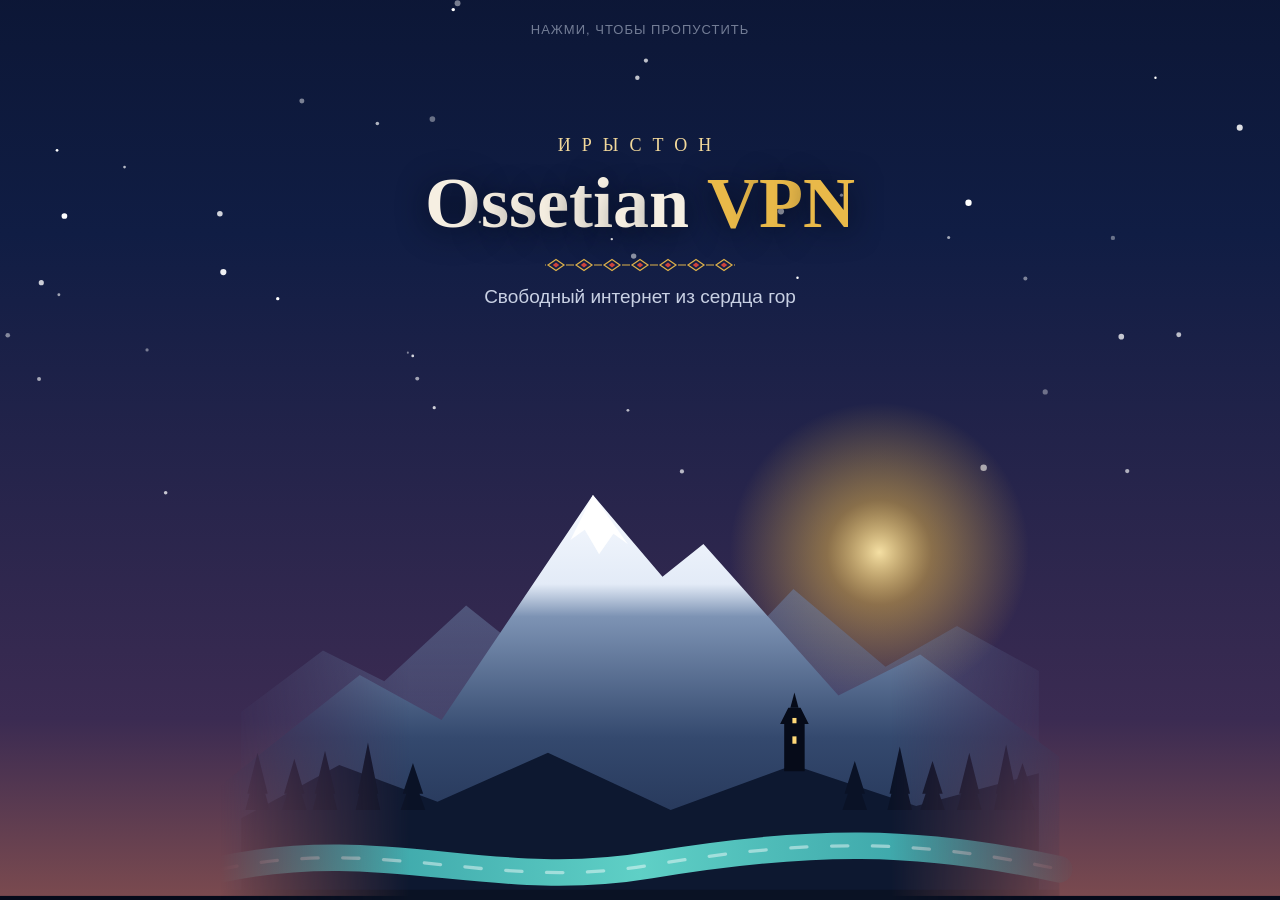
==== commit 687538fe: "UI matches Telegram mini-app; per-app split tunneling; servers tab Co-Authored-By: Claude Sonnet 5.5" ====
--- a/app/src/main/assets/ui/index.html
+++ b/app/src/main/assets/ui/index.html
@@ -2,16 +2,692 @@
 <html lang="ru">
 <head>
 <meta charset="utf-8">
-<meta name="viewport" content="width=device-width, initial-scale=1, maximum-scale=1, user-scalable=no">
+<meta name="viewport" content="width=device-width, initial-scale=1, viewport-fit=cover, maximum-scale=1, user-scalable=no">
 <title>Ossetian VPN</title>
 <link rel="stylesheet" href="base.css">
 <link rel="stylesheet" href="app.css">
 </head>
 <body>
-<div id="app"></div>
-<nav class="tabs" id="tabs"></nav>
-<script src="scene.js"></script>
+<div id="app"><div class="skeleton"></div></div>
+<nav class="tabs hidden" id="tabs"></nav>
 <script src="shim.js"></script>
-<script src="app.js"></script>
+<script>
+(function () {
+  "use strict";
+  var tg = window.Telegram && window.Telegram.WebApp;
+  var demo = false;
+  if (tg) { try { tg.ready(); tg.expand(); tg.setHeaderColor("#1b2a4d"); tg.setBackgroundColor("#0a1224"); } catch (e) {} }
+
+  /* ---------- настройки оформления ---------- */
+  var PRESETS = {
+    iryston: { name: "Ирыстон", gold: "#e9b949", river: "#5fd0c6", red: "#d8453a", b1: "#1b2a4d", b2: "#101a33", b3: "#0a1224" },
+    rassvet: { name: "Рассвет", gold: "#ff9a5c", river: "#ffd36b", red: "#ff5d73", b1: "#3d2140", b2: "#271428", b3: "#1a0e1c" },
+    izumrud: { name: "Изумруд", gold: "#6fe3a0", river: "#4fd1c5", red: "#e8715e", b1: "#14383f", b2: "#0c2229", b3: "#06141a" },
+    rubin: { name: "Рубин", gold: "#ff7a6b", river: "#f2c94c", red: "#ff3d57", b1: "#3a1626", b2: "#22101a", b3: "#150a10" },
+    led: { name: "Лёд", gold: "#8ec5ff", river: "#7ee8fa", red: "#9a86ff", b1: "#162b52", b2: "#0d1a33", b3: "#070f1f" }
+  };
+  var TRANS = [["slide", "Скольжение", "по умолчанию"], ["gates", "Ворота", "с орнаментом"], ["fade", "Растворение", "мягко"], ["none", "Без анимации", "мгновенно"]];
+  var settings = { theme: "iryston", gold: "#e9b949", river: "#5fd0c6", red: "#d8453a", bg: "#0a1224", trans: "slide", intro: true, fx: true };
+  (function () {
+    try {
+      var saved = JSON.parse(localStorage.getItem("ov_settings") || "{}"), hex = /^#[0-9a-f]{6}$/i;
+      if (saved.theme === "custom" || PRESETS[saved.theme]) settings.theme = saved.theme;
+      ["gold", "river", "red", "bg"].forEach(function (k) { if (hex.test(saved[k] || "")) settings[k] = saved[k]; });
+      if (TRANS.some(function (t) { return t[0] === saved.trans; })) settings.trans = saved.trans;
+      if (typeof saved.intro === "boolean") settings.intro = saved.intro;
+      if (typeof saved.fx === "boolean") settings.fx = saved.fx;
+    } catch (e) {}
+  })();
+  function saveSettings() { try { localStorage.setItem("ov_settings", JSON.stringify(settings)); } catch (e) {} }
+  function hexRgb(h) { return [parseInt(h.substr(1, 2), 16), parseInt(h.substr(3, 2), 16), parseInt(h.substr(5, 2), 16)]; }
+  function mixHex(a, b, t) {
+    var x = hexRgb(a), y = hexRgb(b), o = "#";
+    for (var i = 0; i < 3; i++) { var v = Math.round(x[i] + (y[i] - x[i]) * t).toString(16); o += v.length < 2 ? "0" + v : v; }
+    return o;
+  }
+  function palette() {
+    if (settings.theme !== "custom" && PRESETS[settings.theme]) return PRESETS[settings.theme];
+    return { gold: settings.gold, river: settings.river, red: settings.red, b3: settings.bg, b2: mixHex(settings.bg, "#ffffff", .05), b1: mixHex(settings.bg, "#ffffff", .13) };
+  }
+  function applyTheme() {
+    var p = palette(), st = document.documentElement.style;
+    function set(k, v) { st.setProperty(k, v); }
+    set("--gold", p.gold); set("--gold-soft", mixHex(p.gold, "#ffffff", .45)); set("--gold-hi", mixHex(p.gold, "#ffffff", .5)); set("--gold-lo", mixHex(p.gold, "#000000", .1));
+    set("--gold-rgb", hexRgb(p.gold).join(","));
+    set("--river", p.river); set("--river-rgb", hexRgb(p.river).join(",")); set("--river-deep", mixHex(p.river, "#000000", .4));
+    set("--red", p.red); set("--red-rgb", hexRgb(p.red).join(","));
+    set("--bg", p.b3); set("--bg1", p.b1); set("--bg2", p.b2);
+    set("--panel-rgb", hexRgb(p.b2).join(",")); set("--deep-rgb", hexRgb(p.b3).join(","));
+    document.documentElement.setAttribute("data-trans", settings.trans);
+    document.documentElement.setAttribute("data-fx", settings.fx ? "on" : "off");
+    try { if (tg) { tg.setHeaderColor(p.b1); tg.setBackgroundColor(p.b3); } } catch (e) {}
+  }
+  function fxOn() { return settings.fx !== false; }
+  function cssVar(n, d) { return getComputedStyle(document.documentElement).getPropertyValue(n).trim() || d; }
+  applyTheme();
+
+  var SCENE = '<svg class="scene" viewBox="0 0 390 262" preserveAspectRatio="xMidYMax slice" aria-hidden="true">  <defs>    <radialGradient id="sun" cx="50%" cy="50%" r="50%"><stop offset="0" stop-color="#ffe9a8" stop-opacity=".95"/><stop offset=".35" stop-color="#e9b949" stop-opacity=".5"/><stop offset="1" stop-color="#e9b949" stop-opacity="0"/></radialGradient>    <linearGradient id="peak" x1="0" y1="0" x2="0" y2="1"><stop offset="0" stop-color="#f7faff"/><stop offset=".22" stop-color="#e3ebf7"/><stop offset=".30" stop-color="#7d93b4"/><stop offset=".6" stop-color="#34496e"/><stop offset="1" stop-color="#1a2848"/></linearGradient>    <linearGradient id="far" x1="0" y1="0" x2="0" y2="1"><stop offset="0" stop-color="#6d7fa3" stop-opacity=".55"/><stop offset="1" stop-color="#3a4c75" stop-opacity=".2"/></linearGradient>    <linearGradient id="riv" x1="0" y1="0" x2="1" y2="0"><stop offset="0" stop-color="#2a8f9a"/><stop offset=".5" stop-color="#5fd0c6"/><stop offset="1" stop-color="#2a8f9a"/></linearGradient>  </defs>  <circle cx="312" cy="92" r="62" fill="url(#sun)"/>  <g fill="#fff" opacity=".7"><circle cx="40" cy="30" r="1.1"/><circle cx="92" cy="58" r=".9"/><circle cx="150" cy="22" r="1.2"/><circle cx="210" cy="46" r=".8"/><circle cx="262" cy="18" r="1"/><circle cx="20" cy="84" r=".8"/></g>  <path d="M0,170 L40,140 L70,155 L110,118 L150,150 L190,120 L230,152 L270,110 L315,148 L350,128 L390,150 L390,262 L0,262Z" fill="url(#far)"/>  <path d="M-10,206 L58,152 L98,174 L172,64 L206,104 L226,88 L292,162 L332,142 L400,192 L400,262 L-10,262Z" fill="url(#peak)"/>  <path d="M172,64 L161,86 L168,81 L175,93 L182,83 L189,88Z" fill="#fff" opacity=".35"/>  <path d="M0,222 L48,196 L96,214 L150,190 L210,218 L270,196 L330,216 L390,200 L390,262 L0,262Z" fill="#0d1830"/>  <g fill="#0a1226"><path d="M2,218 L8,196 L14,218Z M3,210 L8,190 L13,210Z"/><path d="M20,218 L26,199 L32,218Z M21,210 L26,193 L31,210Z"/><path d="M35,218 L41,195 L47,218Z M36,210 L41,189 L46,210Z"/><path d="M56,218 L62,191 L68,218Z M57,210 L62,185 L67,210Z"/><path d="M78,218 L84,201 L90,218Z M79,210 L84,195 L89,210Z"/><path d="M294,218 L300,200 L306,218Z M295,210 L300,194 L305,210Z"/><path d="M316,218 L322,193 L328,218Z M317,210 L322,187 L327,210Z"/><path d="M332,218 L338,200 L344,218Z M333,210 L338,194 L343,210Z"/><path d="M350,218 L356,196 L362,218Z M351,210 L356,190 L361,210Z"/><path d="M368,218 L374,192 L380,218Z M369,210 L374,186 L379,210Z"/><path d="M376,218 L382,201 L388,218Z M377,210 L382,195 L387,210Z"/></g>  <path d="M-10,247 C70,230 122,258 200,245 S330,232 400,247" fill="none" stroke="url(#riv)" stroke-width="13" stroke-linecap="round"/>  <path class="flow" d="M-10,247 C70,230 122,258 200,245 S330,232 400,247" fill="none" stroke="#fff" stroke-opacity=".45" stroke-width="1.6" stroke-dasharray="8 12" stroke-linecap="round"/>  <path d="M-10,257 L400,257 L400,270 L-10,270Z" fill="#0a1224"/>  <g class="tower"><path d="M265.5,199 L265.5,176 L263.5,176 L267.5,168 L273.5,168 L277.5,176 L275.5,176 L275.5,199Z" fill="#060b19"/><path d="M268.5,168 L270.5,160.5 L272.5,168Z" fill="#060b19"/><rect class="win" x="269.5" y="182" width="2" height="3.6" fill="#ffd978"/><rect class="win w2" x="269.5" y="173" width="2" height="2.6" fill="#ffd978"/></g></svg>';
+  var S = null;              // состояние с сервера
+  var tab = "home";
+  var buy = { tid: null, extras: null, busy: false, method: "stars", pop: false, tick: false };
+  var shownTab = null;
+
+  /* ---------- вспомогательное ---------- */
+  function el(tag, attrs) {
+    var n = document.createElement(tag);
+    if (attrs) for (var k in attrs) {
+      if (k === "class") n.className = attrs[k];
+      else if (k === "text") n.textContent = attrs[k];
+      else if (k.slice(0, 2) === "on") n.addEventListener(k.slice(2), attrs[k]);
+      else if (attrs[k] !== null && attrs[k] !== undefined) n.setAttribute(k, attrs[k]);
+    }
+    for (var i = 2; i < arguments.length; i++) {
+      var c = arguments[i];
+      if (c === null || c === undefined || c === false) continue;
+      n.appendChild(typeof c === "string" ? document.createTextNode(c) : c);
+    }
+    return n;
+  }
+  function svg(path, extra) {
+    var s = document.createElementNS("http://www.w3.org/2000/svg", "svg");
+    s.setAttribute("viewBox", "0 0 24 24"); s.setAttribute("fill", "none"); s.setAttribute("stroke", "currentColor");
+    s.setAttribute("stroke-width", "1.8"); s.setAttribute("stroke-linecap", "round"); s.setAttribute("stroke-linejoin", "round");
+    var p = document.createElementNS("http://www.w3.org/2000/svg", "path"); p.setAttribute("d", path); s.appendChild(p);
+    if (extra) { var q = document.createElementNS("http://www.w3.org/2000/svg", "path"); q.setAttribute("d", extra); s.appendChild(q); }
+    return s;
+  }
+  var ICON = {
+    home: "M2.5 19.5 9 8.5l3.6 6 2.4-3.4 6.5 8.4H2.5zM9 8.5l1.8 3",
+    shield: "M12 3l7 3v5.5c0 4.2-2.8 7.6-7 9.5-4.2-1.9-7-5.3-7-9.5V6l7-3z",
+    bag: "M5 8h14l-1 12H6L5 8zM9 8V6.5a3 3 0 0 1 6 0V8",
+    help: "M12 21a9 9 0 1 0 0-18 9 9 0 0 0 0 18zM9.5 9.5a2.5 2.5 0 1 1 3.6 2.2c-.7.4-1.1 1-1.1 1.8M12 17h.01",
+    clock: "M12 21a9 9 0 1 0 0-18 9 9 0 0 0 0 18zM12 7v5l3 2",
+    check: "M5 12.5l4.2 4.2L19 7",
+    bolt: "M13 3L5 13.5h6L10 21l8-10.5h-6L13 3z",
+    chat: "M4 5h16v11H9l-5 4V5z",
+    mega: "M4 10v4h3l7 4V6L7 10H4zM17 9c1.2.8 1.2 5.2 0 6",
+    docs: "M7 3h7l4 4v14H7V3zM14 3v4h4M10 12h5M10 16h5",
+    gift: "M4 10h16v10H4V10zM3 7h18v3H3V7zM12 7v13M12 7c-2 0-4-1-4-2.5S10 2 12 7zM12 7c2 0 4-1 4-2.5S14 2 12 7z",
+    chev: "M9 6l6 6-6 6",
+    power: "M12 3v8M6.3 6.8a8 8 0 1 0 11.4 0",
+    globe: "M12 21a9 9 0 1 0 0-18 9 9 0 0 0 0 18zM3 12h18M12 3c2.5 2.5 3.8 5.5 3.8 9s-1.3 6.5-3.8 9c-2.5-2.5-3.8-5.5-3.8-9S9.5 5.5 12 3z",
+    split: "M6 19a2 2 0 1 0 0-4 2 2 0 0 0 0 4zM18 9a2 2 0 1 0 0-4 2 2 0 0 0 0 4zM8 17h6a3 3 0 0 0 0-6h-4a3 3 0 0 1 0-6h6"
+  };
+  var haptic = function (t) { try { navigator.vibrate && navigator.vibrate(t === "medium" ? 14 : 8); } catch (e) {} };
+
+  function toast(text) {
+    var old = document.getElementById("toast"); if (old) old.remove();
+    var t = el("div", { id: "toast", class: "toast", text: text });
+    document.body.appendChild(t);
+    setTimeout(function () { t.remove(); }, 3600);
+  }
+
+  /* ---------- данные из приложения ---------- */
+  var N = null;
+  var SUPPORT_URL = "https://t.me/OssetianVPN_Support", CHANNEL_URL = "https://t.me/Ossetian_VPN", BOT_URL = "https://t.me/vpnOsset1a_bot";
+  var HELP = "Как подключиться:\n1. Получи ключ в боте @vpnOsset1a_bot: «Личный кабинет» → своё устройство → «Показать ключ».\n2. Во вкладке «Серверы» нажми «Добавить ключ» и вставь ключ целиком.\n3. На главной нажми большую кнопку. Когда появится «Защищено», трафик идёт через VPN.\n\nРаздельная маршрутизация: во вкладке «Маршруты» выбери приложения, которые пойдут напрямую или только через VPN.\n\nВопросы и проблемы: @OssetianVPN_Support";
+  var RULES = "📄 Политика и соглашение\n\n1. В подписку входит 3 устройства (можно докупить дополнительные). Каждое устройство использует свой ключ. Передавать ключи другим людям и перепродавать доступ нельзя.\n2. Нельзя использовать VPN для незаконной деятельности, спама, атак на других и нарушения чужих прав, а также для скачивания торрентов.\n3. Срок действия ключа указан в «Личном кабинете». По окончании срока ключ перестаёт работать, продлить его можно в боте.\n4. Сервис предоставляется «как есть». Мы стараемся обеспечить стабильную работу, но не можем гарантировать, что VPN будет работать у любого оператора и в любой сети.\n5. При нарушении правил доступ может быть отключён.\n\nВопросы: @OssetianVPN_Support";
+  function curKey() { return N && N.keys.filter(function (k) { return k.id === N.selected; })[0]; }
+  function pad2(n) { return (n < 10 ? "0" : "") + n; }
+  function mskDate(sec) { var d = new Date((sec + 10800) * 1000); return pad2(d.getUTCDate()) + "." + pad2(d.getUTCMonth() + 1) + "." + d.getUTCFullYear() + " " + pad2(d.getUTCHours()) + ":" + pad2(d.getUTCMinutes()); }
+  function leftShort(sec) {
+    var d = sec * 1000 - Date.now(); if (d <= 0) return "срок истёк";
+    var days = Math.floor(d / 864e5), h = Math.floor(d % 864e5 / 36e5), m = Math.floor(d % 36e5 / 6e4);
+    return days ? days + " дн." : h ? h + " ч " + m + " мин" : m + " мин";
+  }
+  function buildS() {
+    var k = curKey(), inf = k && k.info, sub = null, dv = { used: 0, limit: 3, base: 3 };
+    if (inf) {
+      var exp = inf.sub ? inf.sub.expires_at : inf.key_expires_at;
+      sub = { active: exp * 1000 > Date.now(), expires_at: exp, date: mskDate(exp), left: leftShort(exp), trial: !!(inf.sub && inf.sub.trial) };
+      if (inf.devices) dv = { used: inf.devices.used, limit: inf.devices.limit, base: inf.devices.limit };
+    }
+    S = { user: { name: "", photo: null, id: "" }, sub: sub, devices: dv, keys: [], gifts: [], links: { support: SUPPORT_URL, channel: CHANNEL_URL }, help: HELP, rules: RULES };
+  }
+  function refresh() {
+    return window.vpn.get().then(function (n) { N = n; buildS(); render(); });
+  }
+  function showError(msg) { toast(msg); }
+
+  /* ---------- экраны ---------- */
+  function topBar() {
+    var sub = S.sub, label, cls = "";
+    if (!sub) { label = "Нет подписки"; }
+    else if (sub.active) { label = (sub.trial ? "Пробный период · " : "Активна · ") + sub.left; cls = "ok"; }
+    else { label = "Подписка закончилась"; }
+    var initial = (S.user.name || "V").trim().charAt(0).toUpperCase();
+    var av = el("button", { class: "avatar", "aria-label": "Профиль", onclick: function () { haptic(); openProfile(); } });
+    if (S.user.photo) { var img = el("img", { src: S.user.photo, alt: "" }); img.onerror = function () { img.remove(); av.textContent = initial; }; av.appendChild(img); }
+    else av.textContent = initial;
+    var gear = el("button", { class: "gear", "aria-label": "Настройки", onclick: function () { haptic(); openSettings(); } });
+    gear.innerHTML = '<svg viewBox="0 0 24 24" fill="none" stroke="currentColor" stroke-width="1.8" stroke-linecap="round" stroke-linejoin="round"><circle cx="12" cy="12" r="3.2"/><path d="M19.4 14.5a1.6 1.6 0 0 0 .3 1.8l.1.1a2 2 0 1 1-2.8 2.8l-.1-.1a1.6 1.6 0 0 0-1.8-.3 1.6 1.6 0 0 0-1 1.5V21a2 2 0 1 1-4 0v-.1a1.6 1.6 0 0 0-1-1.5 1.6 1.6 0 0 0-1.8.3l-.1.1a2 2 0 1 1-2.8-2.8l.1-.1a1.6 1.6 0 0 0 .3-1.8 1.6 1.6 0 0 0-1.5-1H3a2 2 0 1 1 0-4h.1a1.6 1.6 0 0 0 1.5-1 1.6 1.6 0 0 0-.3-1.8l-.1-.1a2 2 0 1 1 2.8-2.8l.1.1a1.6 1.6 0 0 0 1.8.3h0a1.6 1.6 0 0 0 1-1.5V3a2 2 0 1 1 4 0v.1a1.6 1.6 0 0 0 1 1.5 1.6 1.6 0 0 0 1.8-.3l.1-.1a2 2 0 1 1 2.8 2.8l-.1.1a1.6 1.6 0 0 0-.3 1.8v0a1.6 1.6 0 0 0 1.5 1H21a2 2 0 1 1 0 4h-.1a1.6 1.6 0 0 0-1.5 1z"/></svg>';
+    return el("div", { class: "top" }, av, gear,
+      el("div", { class: "pill status-pill" }, el("span", { class: "dot " + cls }), label),
+      el("div", { class: "pill" }, S.devices.used + " / " + S.devices.limit));
+  }
+
+  function timerText() {
+    var st = N.state, t = Math.floor((Date.now() - st.since) / 1000), h = Math.floor(t / 3600), m = Math.floor(t % 3600 / 60), s = t % 60;
+    return "Подключено " + (h ? h + ":" + pad2(m) : m) + ":" + pad2(s) + (st.ip ? " · IP " + st.ip : "");
+  }
+  function viewHome() {
+    var st = N.state, k = curKey(), sub = S.sub, on = st.status === "on", busy = st.status === "connecting";
+    var box = el("div", { class: "glass hero" });
+    var btn = el("button", { class: "power" + (on ? " on" : "") + (busy ? " busy" : ""), "aria-label": "Подключить или отключить", onclick: function () {
+      haptic("medium");
+      if (busy) return;
+      if (!k) { go("keys"); openAdd(); return; }
+      on ? window.vpn.disconnect() : window.vpn.connect();
+    } }, svg(ICON.power));
+    box.appendChild(el("div", { class: "power-wrap" }, btn));
+    box.appendChild(el("div", { class: "greet", text: "Хорз бон, друг" }));
+    box.appendChild(el("h1", { text: on ? "VPN работает" : busy ? "Подключаем…" : "Отключено" }));
+    var p;
+    if (on) p = timerText();
+    else if (busy) p = "Соединяемся с сервером";
+    else if (!k) p = "Добавь ключ из бота, чтобы начать пользоваться VPN.";
+    else if (sub && !sub.active) p = "Подписка закончилась. Продли её в боте, и ключ заработает снова.";
+    else p = "Нажми на кнопку, чтобы подключиться";
+    box.appendChild(el("p", { id: "tm", text: p }));
+    if (st.error) box.appendChild(el("div", { class: "err", text: st.error }));
+    var actions = el("div", { class: "stack" });
+    if (!k) actions.appendChild(el("button", { class: "btn btn-main", text: "Добавить ключ", onclick: function () { go("keys"); openAdd(); } }));
+    else if (sub && !sub.active) actions.appendChild(el("button", { class: "btn btn-main", text: "Открыть бота", onclick: function () { openLink(BOT_URL); } }));
+    if (actions.children.length) box.appendChild(actions);
+
+    var cards = el("div", { class: "grid2" },
+      el("div", { class: "glass mini" }, el("div", { class: "k" }, "Устройства"),
+        el("div", { class: "v", text: sub ? S.devices.used + " из " + S.devices.limit : "—" }),
+        el("div", { class: "s", text: sub ? "в подписку входит " + S.devices.base : "нет данных" })),
+      el("div", { class: "glass mini" }, el("div", { class: "k" }, "Действует до"),
+        el("div", { class: "v", text: sub ? sub.date.slice(0, 5) : "—" }),
+        el("div", { class: "s", text: sub ? (sub.active ? "осталось " + sub.left : "срок истёк") : "подписки нет" })));
+
+    return el("div", null,
+      banner(), el("div", { class: "orn" }), box, cards,
+      k ? linkRow(ICON.globe, k.name, (k.ping > 0 ? k.ping + " мс" : "сервер") + " · сменить сервер", null, function () { go("keys"); }) : null,
+      linkRow(ICON.mega, "Новости и обновления", "Наш канал в Telegram", CHANNEL_URL),
+      linkRow(ICON.chat, "Поддержка", "Ответим на вопросы", SUPPORT_URL));
+  }
+
+  function banner() {
+    var b = el("div", { class: "banner" });
+    b.innerHTML = SCENE;  // статичная картинка из этого файла, данных пользователя тут нет
+    if (window.innerWidth >= 880) b.firstChild.setAttribute("preserveAspectRatio", "xMidYMax meet");
+    var lay = b.firstChild.children, cn = [null, null, null, "b-far", "b-peak", "b-peak", "b-front", "b-trees", null, null, null, "b-front"];
+    for (var li = 3; li <= 11; li++) if (cn[li] && lay[li]) lay[li].setAttribute("class", cn[li]);
+    for (var f = 0; f < 7; f++) {
+      var fl = el("span", { class: "fly" });
+      fl.style.left = (8 + Math.random() * 84).toFixed(0) + "%"; fl.style.top = (38 + Math.random() * 46).toFixed(0) + "%";
+      fl.style.animationDelay = (Math.random() * 7).toFixed(1) + "s"; fl.style.animationDuration = (5 + Math.random() * 4).toFixed(1) + "s";
+      b.appendChild(fl);
+    }
+    var eg = el("div", { class: "eagle" });
+    eg.innerHTML = '<svg viewBox="0 0 40 16" aria-hidden="true"><path d="M0 7 Q9 -1 20 8 Q31 -1 40 7 Q30 6 20 13 Q10 6 0 7Z" fill="#0a1226"/></svg>';
+    b.appendChild(eg);
+    b.appendChild(el("div", { class: "title" }, el("div", { class: "eyebrow", text: "Ирыстон" }),
+      el("div", { class: "brand" }, "Ossetian ", el("b", { text: "VPN" }))));
+    return b;
+  }
+
+  function linkRow(icon, title, sub, url, fn) {
+    return el("button", { class: "glass row", onclick: fn || function () { openLink(url); } },
+      el("div", { class: "ic" }, svg(icon)), el("div", { class: "t" }, el("b", { text: title }), el("span", { text: sub })),
+      el("div", { class: "chev" }, svg(ICON.chev)));
+  }
+  function openLink(url) { window.vpn.openLink(url); }
+
+  function viewKeys() {
+    var wrap = el("div", null, el("div", { class: "h2", text: "Серверы" }), el("div", { class: "orn" }));
+    if (!N.keys.length) {
+      wrap.appendChild(el("div", { class: "glass hero" }, el("div", { class: "hero-icon" }, svg(ICON.shield)),
+        el("p", { text: "Ключей пока нет. Получи ключ в боте и добавь его сюда." }),
+        el("button", { class: "btn btn-main", text: "Добавить ключ", onclick: openAdd }),
+        el("button", { class: "btn btn-ghost", style: "margin-top:10px", text: "Открыть бота", onclick: function () { openLink(BOT_URL); } })));
+      return wrap;
+    }
+    wrap.appendChild(el("p", { class: "sub", text: "Нажми на сервер, чтобы выбрать его. Цифра справа показывает задержку." }));
+    N.keys.forEach(function (k) {
+      var sel = k.id === N.selected;
+      var row = el("button", { class: "glass dev" + (sel ? " sel" : ""), onclick: function () { haptic(); if (!sel) window.vpn.selectKey(k.id); } },
+        el("span", { class: "dot " + (k.ping > 0 ? "ok" : "") }),
+        el("div", { class: "t" }, el("b", { text: k.name }), el("span", { text: (sel ? "выбран · " : "") + (k.ping > 0 ? k.ping + " мс" : k.ping === 0 ? "проверяем…" : "нет ответа") })),
+        el("span", { class: "x", role: "button", "aria-label": "Удалить", onclick: function (e) { e.stopPropagation(); window.vpn.removeKey(k.id); } }, svg("M6 6l12 12M18 6L6 18")));
+      wrap.appendChild(row);
+    });
+    wrap.appendChild(el("button", { class: "btn btn-main", style: "margin-top:14px", text: "Добавить ключ", onclick: openAdd }));
+    return wrap;
+  }
+  function openAdd() {
+    var ta = el("textarea", { class: "kin", placeholder: "vpn://… или vless://…", spellcheck: "false" });
+    var ok = el("button", { class: "btn btn-main", text: "Сохранить", onclick: function () {
+      window.vpn.addKey(ta.value).then(function (r) {
+        if (r.ok) { closeSheet(); toast(r.dup ? "Такой ключ уже есть" : "Ключ добавлен"); } else toast(r.error);
+      });
+    } });
+    sheet(el("div", null, el("h3", { text: "Добавить ключ" }), el("p", { text: "Вставь ключ из бота целиком." }), ta, ok,
+      el("button", { class: "btn btn-ghost", style: "margin-top:10px", text: "Закрыть", onclick: closeSheet })));
+    ta.focus();
+  }
+
+  function copyText(text) {
+    var done = function () { haptic("medium"); toast("Скопировано"); };
+    if (navigator.clipboard && navigator.clipboard.writeText) navigator.clipboard.writeText(text).then(done, fallback);
+    else fallback();
+    function fallback() {
+      var ta = el("textarea", { style: "position:fixed;opacity:0" }); ta.value = text; document.body.appendChild(ta); ta.select();
+      try { document.execCommand("copy"); done(); } catch (e) { toast("Не получилось, выдели ключ вручную"); }
+      ta.remove();
+    }
+  }
+  function closeSheet() { var s = document.getElementById("sheet"); if (s) s.remove(); }
+  function sheet(content) {
+    closeSheet();
+    var bg = el("div", { id: "sheet", class: "sheet-bg", onclick: function (e) { if (e.target === bg) closeSheet(); } }, el("div", { class: "sheet" }, content));
+    document.body.appendChild(bg);
+  }
+  var appsCache = null, appsLoading = false, splitTimer = 0;
+  function loadApps() {
+    if (appsCache || appsLoading) return; appsLoading = true;
+    window.vpn.apps().then(function (a) { appsCache = a || []; appsLoading = false; if (tab === "split") render(); });
+  }
+  function saveSplit() {
+    clearTimeout(splitTimer);
+    splitTimer = setTimeout(function () { window.vpn.setSplit({ mode: N.split.mode, apps: N.split.apps }); }, 500);
+  }
+  function viewSplit() {
+    loadApps();
+    var sp = N.split, wrap = el("div", null, el("div", { class: "h2", text: "Маршруты" }), el("div", { class: "orn" }),
+      el("p", { class: "sub", text: "Выбери, какие приложения ходят через VPN, а какие напрямую. Изменения применятся сразу, даже если VPN включён." }));
+    var seg = el("div", { class: "seg", style: "grid-template-columns:1fr;margin-bottom:14px" });
+    [["off", "Всё через VPN", "обычный режим, весь трафик в туннеле"],
+     ["bypass", "Выбранные напрямую", "выбранные приложения идут мимо VPN, остальные через него"],
+     ["only", "Только выбранные через VPN", "выбранные идут через VPN, остальные напрямую"]].forEach(function (m) {
+      seg.appendChild(el("button", { class: sp.mode === m[0] ? "sel" : "", onclick: function () { haptic(); sp.mode = m[0]; saveSplit(); render(); } }, m[1], el("small", { text: m[2] })));
+    });
+    wrap.appendChild(seg);
+    if (sp.mode === "off") return wrap;
+    var sel = {}; sp.apps.forEach(function (p) { sel[p] = true; });
+    var cnt = el("span", { class: "d", text: "" });
+    function count() { cnt.textContent = "Выбрано приложений: " + sp.apps.length + (sp.mode === "only" && !sp.apps.length ? ". Пока ничего не выбрано, весь трафик идёт через VPN." : ""); }
+    count();
+    var q = el("input", { type: "text", class: "kin", style: "min-height:0;height:48px;margin:0 0 10px", placeholder: "Поиск приложения", autocomplete: "off", spellcheck: "false" });
+    wrap.appendChild(q); wrap.appendChild(el("div", { class: "sub", style: "margin:0 2px 10px" }, cnt));
+    if (!appsCache) { wrap.appendChild(el("p", { class: "sub", text: "Загружаю список приложений…" })); return wrap; }
+    var list = el("div", null), rows = [];
+    appsCache.slice().sort(function (a, b) { return (sel[b.p] ? 1 : 0) - (sel[a.p] ? 1 : 0) || a.n.localeCompare(b.n); }).forEach(function (a) {
+      var knob = el("span", { class: "sw" + (sel[a.p] ? " on" : "") });
+      var img = el("img", { src: "data:image/png;base64," + a.i, alt: "", width: "40", height: "40", style: "border-radius:10px;flex:none" });
+      var row = el("button", { class: "swrow", style: "width:100%;text-align:left;margin-bottom:8px", role: "switch", "data-n": a.n.toLowerCase(), onclick: function () {
+        haptic();
+        if (sel[a.p]) { delete sel[a.p]; knob.classList.remove("on"); } else { sel[a.p] = true; knob.classList.add("on"); }
+        sp.apps = Object.keys(sel); count(); saveSplit();
+      } }, el("div", { style: "display:flex;align-items:center;gap:12px;min-width:0" }, img, el("b", { style: "overflow:hidden;text-overflow:ellipsis;white-space:nowrap", text: a.n })), knob);
+      rows.push(row); list.appendChild(row);
+    });
+    q.addEventListener("input", function () {
+      var s = q.value.trim().toLowerCase();
+      rows.forEach(function (r) { r.style.display = !s || r.getAttribute("data-n").indexOf(s) >= 0 ? "" : "none"; });
+    });
+    wrap.appendChild(list);
+    return wrap;
+  }
+  function openProfile() {
+    var k = curKey(), sub = S.sub, st = !sub ? "нет" : sub.active ? "активна" : "истекла";
+    sheet(el("div", null,
+      el("div", { class: "prof-head" }, avatarEl(), el("div", { style: "min-width:0" }, el("h3", { text: "Ossetian VPN" }), el("span", { text: k ? k.name : "ключ не добавлен" }))),
+      el("div", { class: "prof-stats" },
+        el("div", null, el("b", { text: st }), el("span", { text: "подписка" })),
+        el("div", null, el("b", { text: sub ? S.devices.used + " / " + S.devices.limit : "—" }), el("span", { text: "устройства" })),
+        el("div", null, el("b", { text: sub ? sub.date.slice(0, 5) : "—" }), el("span", { text: "действует до" }))),
+      el("button", { class: "btn btn-main", onclick: function () { closeSheet(); go("keys"); } }, svg(ICON.globe), "Серверы и ключи"),
+      el("button", { class: "btn btn-ghost", onclick: function () { closeSheet(); go("split"); } }, svg(ICON.split), "Раздельная маршрутизация"),
+      el("button", { class: "btn btn-ghost", onclick: function () { openSettings(); } }, "Настройки оформления")));
+  }
+
+  function viewHelp() {
+    return el("div", null, el("div", { class: "h2", text: "Помощь" }), el("div", { class: "orn" }),
+      el("div", { class: "glass pre", text: S.help }),
+      S.links.support ? linkRow(ICON.chat, "Написать в поддержку", "Ответим как можно быстрее", S.links.support) : null,
+      linkRow(ICON.mega, "Наш канал", "Новости и обновления", S.links.channel),
+      el("button", { class: "glass row", onclick: function () {
+        sheet(el("div", null, el("h3", { text: "Политика и соглашение" }), el("div", { class: "pre", style: "padding:0;font-size:15px", text: S.rules }),
+          el("button", { class: "btn btn-ghost", style: "margin-top:14px", text: "Закрыть", onclick: closeSheet })));
+      } }, el("div", { class: "ic" }, svg(ICON.docs)), el("div", { class: "t" }, el("b", { text: "Политика и соглашение" }), el("span", { text: "Правила использования сервиса" })),
+        el("div", { class: "chev" }, svg(ICON.chev))));
+  }
+
+  var SIDE_DECO = '<svg class="side-deco" viewBox="0 0 232 150" aria-hidden="true"><defs><linearGradient id="sdp" x1="0" y1="0" x2="0" y2="1"><stop offset="0" stop-color="#e9eef8"/><stop offset=".3" stop-color="#7d93b4"/><stop offset="1" stop-color="#1a2848"/></linearGradient></defs>' +
+    '<path d="M0,110 L30,84 L52,98 L92,52 L120,82 L146,64 L186,100 L214,86 L232,98 V150 H0Z" fill="#3a4c75" opacity=".45"/>' +
+    '<path d="M-6,128 L44,92 L74,108 L118,30 L142,60 L156,50 L204,104 L238,126 V150 H-6Z" fill="url(#sdp)"/>' +
+    '<path d="M0,140 L40,124 L90,134 L150,120 L232,136 V150 H0Z" fill="#0d1830"/>' +
+    '<path d="M-6,144 C50,134 86,152 130,142 S200,132 240,142" fill="none" stroke="#5fd0c6" stroke-width="7" stroke-linecap="round"/>' +
+    '<path class="flow" d="M-6,144 C50,134 86,152 130,142 S200,132 240,142" fill="none" stroke="#fff" stroke-opacity=".45" stroke-width="1.2" stroke-dasharray="6 9" stroke-linecap="round"/></svg>';
+  /* ---------- профиль и настройки ---------- */
+  function avatarEl() {
+    var initial = (S.user.name || "V").trim().charAt(0).toUpperCase();
+    var a = el("div", { class: "avatar" });
+    if (S.user.photo) { var im = el("img", { src: S.user.photo, alt: "" }); im.onerror = function () { im.remove(); a.textContent = initial; }; a.appendChild(im); }
+    else a.textContent = initial;
+    return a;
+  }
+  function openSettings() {
+    var box = el("div", null, el("h3", { text: "Настройки" }), el("p", { text: "Оформи приложение под себя. Всё сохраняется на этом устройстве." }));
+    function swatchColors(p) { return "background:conic-gradient(" + p.gold + " 0 33%," + p.river + " 0 66%," + p.red + " 0 100%)"; }
+    function build() {
+      box.textContent = "";
+      box.appendChild(el("h3", { text: "Настройки" }));
+      box.appendChild(el("p", { text: "Оформи приложение под себя. Всё сохраняется на этом устройстве." }));
+      box.appendChild(el("div", { class: "set-h", text: "Тема" }));
+      var sw = el("div", { class: "swatches" });
+      Object.keys(PRESETS).forEach(function (k) {
+        var b = el("button", { class: "swatch" + (settings.theme === k ? " sel" : ""), onclick: function () { settings.theme = k; applyTheme(); saveSettings(); haptic(); build(); } },
+          el("i", { style: swatchColors(PRESETS[k]) }), PRESETS[k].name);
+        sw.appendChild(b);
+      });
+      var cust = { gold: settings.gold, river: settings.river, red: settings.red, bg: settings.bg };
+      if (settings.theme !== "custom") { var p = palette(); cust = { gold: p.gold, river: p.river, red: p.red, bg: p.b3 }; }
+      sw.appendChild(el("button", { class: "swatch" + (settings.theme === "custom" ? " sel" : ""), onclick: function () {
+        settings.gold = cust.gold; settings.river = cust.river; settings.red = cust.red; settings.bg = cust.bg; settings.theme = "custom"; applyTheme(); saveSettings(); haptic(); build();
+      } }, el("i", { style: "background:conic-gradient(#f55,#fc3,#5f9,#3cf,#a6f,#f5a,#f55)" }), "Свой цвет"));
+      box.appendChild(sw);
+      if (settings.theme === "custom") {
+        box.appendChild(el("div", { class: "set-h", text: "Свои цвета" }));
+        var rows = el("div", { class: "colors" });
+        [["gold", "Основной акцент"], ["river", "Второй акцент"], ["red", "Орнамент и огни"], ["bg", "Фон"]].forEach(function (c) {
+          var inp = el("input", { type: "color", id: "clr-" + c[0], value: settings[c[0]] });
+          inp.addEventListener("input", function () { settings[c[0]] = inp.value; applyTheme(); });
+          inp.addEventListener("change", function () { saveSettings(); });
+          rows.appendChild(el("label", { class: "crow", for: "clr-" + c[0] }, c[1], inp));
+        });
+        box.appendChild(rows);
+      }
+      box.appendChild(el("div", { class: "set-h", text: "Переходы между вкладками" }));
+      var seg = el("div", { class: "seg" });
+      TRANS.forEach(function (t) {
+        seg.appendChild(el("button", { class: settings.trans === t[0] ? "sel" : "", onclick: function () { settings.trans = t[0]; applyTheme(); saveSettings(); haptic(); build(); } }, t[1], el("small", { text: t[2] })));
+      });
+      box.appendChild(seg);
+      box.appendChild(el("div", { class: "set-h", text: "Эффекты" }));
+      function toggle(key, title, desc) {
+        var knob = el("span", { class: "sw" + (settings[key] ? " on" : "") });
+        return el("button", { class: "swrow", role: "switch", "aria-checked": settings[key] ? "true" : "false", onclick: function () { settings[key] = !settings[key]; applyTheme(); saveSettings(); haptic(); build(); } },
+          el("div", null, el("b", { text: title }), el("span", { class: "d", text: desc })), knob);
+      }
+      box.appendChild(toggle("intro", "Заставка при запуске", "Горы, солнце и орнамент при открытии"));
+      box.appendChild(toggle("fx", "Живые эффекты", "Светлячки, орёл, искры, конфетти"));
+      box.appendChild(el("button", { class: "btn btn-ghost", style: "margin-top:6px", text: "Сбросить всё", onclick: function () {
+        settings.theme = "iryston"; settings.gold = "#e9b949"; settings.river = "#5fd0c6"; settings.red = "#d8453a"; settings.bg = "#0a1224";
+        settings.trans = "slide"; settings.intro = true; settings.fx = true; applyTheme(); saveSettings(); haptic(); build();
+      } }));
+      box.appendChild(el("button", { class: "btn btn-main", style: "margin-top:10px", text: "Готово", onclick: closeSheet }));
+    }
+    build(); sheet(box);
+  }
+
+  /* ---------- ворота ---------- */
+  var gating = false;
+  function go(name) {
+    if (tab === name || gating) return;
+    var calm = window.matchMedia && matchMedia("(prefers-reduced-motion: reduce)").matches;
+    if (calm || settings.trans === "none" || !document.getElementById("app").querySelector(".view")) { tab = name; render(); window.scrollTo(0, 0); return; }
+    if (settings.trans !== "gates") { tab = name; render(); window.scrollTo(0, 0); haptic(); return; }
+    gating = true; tab = name; syncNav(true, false); haptic("medium");
+    var g = el("div", { class: "gates closing" }, el("div", { class: "gate l" }), el("div", { class: "gate r" }), el("div", { class: "seal" }));
+    g.lastChild.innerHTML = '<svg viewBox="0 0 92 92" width="92" height="92" aria-hidden="true"><path d="M46 3 89 46 46 89 3 46Z" fill="#10203f" stroke="#e9b949" stroke-width="3"/><path d="M46 17 75 46 46 75 17 46Z" fill="#b5382f" stroke="#f4d98c" stroke-width="2"/><path d="M46 31 61 46 46 61 31 46Z" fill="#f4d98c"/></svg>';
+    document.body.appendChild(g);
+    setTimeout(function () {
+      swapping = true; render(); swapping = false; window.scrollTo(0, 0);
+      g.classList.remove("closing"); g.classList.add("opening");
+    }, 460);
+    setTimeout(function () { g.remove(); gating = false; }, 460 + 640);
+  }
+  var swapping = false;
+  /* ---------- искры и волна на кнопках ---------- */
+  function sparkle(x, y) {
+    if (!fxOn()) return;
+    if (window.matchMedia && matchMedia("(prefers-reduced-motion: reduce)").matches) return;
+    for (var i = 0; i < 12; i++) {
+      var p = el("i", { class: "spark" }); p.style.left = (x - 5) + "px"; p.style.top = (y - 5) + "px"; document.body.appendChild(p);
+      var ang = (Math.PI * 2 * i) / 12 + Math.random() * 0.4, d = 40 + Math.random() * 60;
+      var an = p.animate([{ transform: "translate(0,0) rotate(45deg) scale(1)", opacity: 1 },
+        { transform: "translate(" + Math.cos(ang) * d + "px," + Math.sin(ang) * d + "px) rotate(225deg) scale(.2)", opacity: 0 }],
+        { duration: 650 + Math.random() * 300, easing: "cubic-bezier(.2,.7,.3,1)", fill: "forwards" });
+      an.onfinish = (function (n) { return function () { n.remove(); }; })(p);
+    }
+  }
+  document.addEventListener("pointerdown", function (e) {
+    var t = e.target.closest ? e.target.closest(".btn-main") : null;
+    if (t && !t.disabled) {
+      var r = t.getBoundingClientRect(), size = Math.max(r.width, r.height) * 2.2;
+      var rp = el("span", { class: "ripple" }); rp.style.width = rp.style.height = size + "px";
+      rp.style.left = (e.clientX - r.left - size / 2) + "px"; rp.style.top = (e.clientY - r.top - size / 2) + "px";
+      t.appendChild(rp); setTimeout(function () { rp.remove(); }, 700);
+    }
+    if (e.target.closest && e.target.closest(".banner")) sparkle(e.clientX, e.clientY);
+  }, { passive: true });
+  /* глубина шапки: горы сдвигаются за курсором (на компьютере) */
+  (function () {
+    if (!(window.matchMedia && matchMedia("(hover: hover)").matches)) return;
+    var raf = 0, mx = 0;
+    document.addEventListener("mousemove", function (e) {
+      mx = (e.clientX / window.innerWidth - 0.5) * 2;
+      if (raf) return;
+      raf = requestAnimationFrame(function () { raf = 0; var b = document.querySelector(".banner"); if (b) b.style.setProperty("--mx", mx.toFixed(3)); });
+    }, { passive: true });
+  })();
+
+  var TABS = [["home", "Главная", ICON.home], ["keys", "Серверы", ICON.globe], ["split", "Маршруты", ICON.split], ["help", "Помощь", ICON.help]];
+  var ORDER = { home: 0, keys: 1, split: 2, help: 3 };
+  var navInd = null;
+
+  function buildNav(nav) {
+    nav.textContent = "";
+    navInd = el("span", { class: "tab-ind" });
+    nav.appendChild(el("div", { class: "side-brand" }, el("div", { class: "eyebrow", text: "Ирыстон" }), el("div", { class: "brand" }, "Ossetian ", el("b", { text: "VPN" }))));
+    nav.appendChild(navInd);
+    TABS.forEach(function (t) {
+      nav.appendChild(el("button", { class: "tab", "data-tab": t[0], onclick: function () {
+        go(t[0]);
+      } }, svg(t[2]), t[1]));
+    });
+    nav.insertAdjacentHTML("beforeend", SIDE_DECO);
+  }
+  function syncNav(bump, instant) {
+    var nav = document.getElementById("tabs"); if (!nav) return;
+    var btns = nav.querySelectorAll(".tab"), on = null;
+    for (var i = 0; i < btns.length; i++) {
+      var isOn = btns[i].getAttribute("data-tab") === tab;
+      btns[i].classList.remove("bump"); btns[i].classList.toggle("on", isOn);
+      if (isOn) { on = btns[i]; if (bump) { void btns[i].offsetWidth; btns[i].classList.add("bump"); } }
+    }
+    if (!on || !navInd) return;
+    if (instant) navInd.style.transition = "none";
+    navInd.style.width = on.offsetWidth + "px"; navInd.style.height = on.offsetHeight + "px";
+    navInd.style.transform = "translate(" + on.offsetLeft + "px," + on.offsetTop + "px)";
+    if (instant) { void navInd.offsetWidth; navInd.style.transition = ""; }
+  }
+  window.addEventListener("resize", function () { syncNav(false, true); });
+
+  function render() {
+    var app = document.getElementById("app");
+    var changed = shownTab !== tab, prev = shownTab;
+    if (changed && prev !== null && !swapping) {
+      var ov = app.querySelector(".view");
+      if (ov) {  // старый экран уходит с анимацией, пока новый появляется
+        var r = ov.getBoundingClientRect();
+        document.documentElement.style.setProperty("--dir", ORDER[tab] > ORDER[prev] ? 1 : -1);
+        ov.classList.remove("enter"); ov.remove();
+        ov.style.left = r.left + "px"; ov.style.top = r.top + "px"; ov.style.width = r.width + "px";
+        ov.classList.add("leaving"); document.body.appendChild(ov);
+        setTimeout(function () { ov.remove(); }, 420);
+      }
+    }
+    app.textContent = "";
+    if (!S) return;
+    app.appendChild(topBar());
+    var view = tab === "keys" ? viewKeys() : tab === "split" ? viewSplit() : tab === "help" ? viewHelp() : viewHome();
+    view.classList.add("view", "view-" + tab);
+    shownTab = tab;
+    if (changed) view.classList.add("enter");
+    app.appendChild(view);
+    var nav = document.getElementById("tabs");
+    var first = !nav.querySelector(".tab");
+    if (first) buildNav(nav);
+    nav.classList.remove("hidden");
+    syncNav(changed && !first, first);
+  }
+
+  /* ---------- демо-режим для проверки внешнего вида без Telegram (?demo=1) ---------- */
+  function demoApi(path, body) {
+    var scenario = (location.search.match(/[?&]s=(\w+)/) || [])[1] || "none";
+    var base = {
+      user: { id: 1, name: "Марат", photo: null }, devices: { used: 0, limit: 3, base: 3 }, keys: [], gifts: [],
+      tariffs: [
+        { id: "m1", name: "1 месяц", days: 30, rub: 249, stars: 167, rub_full: 249 },
+        { id: "m3", name: "3 месяца", days: 90, rub: 675, stars: 453, rub_full: 675 },
+        { id: "m6", name: "6 месяцев", days: 180, rub: 1350, stars: 906, rub_full: 1350 },
+        { id: "m12", name: "12 месяцев", days: 365, rub: 2700, stars: 1811, rub_full: 2700 }],
+      extra: { rub: 50, stars: 34, min: 0, default: 0, max: 5 }, discount: null, trial: { available: scenario === "none", days: 3 },
+      links: { support: "https://t.me/OssetianVPN_Support", channel: "https://t.me/Ossetian_VPN" },
+      help: "Как подключиться:\n1. Установи приложение AmneziaVPN.\n2. Открой «Подписка» → своё устройство → «Скопировать ключ».\n3. В приложении нажми «Добавить» → вставить ключ → «Подключиться».\n\nВ подписку входит 3 устройства.",
+      rules: "Здесь будут правила сервиса.", sub: null
+    };
+    if (scenario === "active") { base.sub = { active: true, expires_at: 0, date: "07.12.2026 19:40", left: "29 дн.", trial: false };
+      base.devices = { used: 2, limit: 3, base: 3 }; base.keys = [{ id: 11, n: 1, active: true, date: "07.12.2026" }, { id: 12, n: 2, active: true, date: "07.12.2026" }]; }
+    if (scenario === "expired") { base.sub = { active: false, expires_at: 0, date: "01.11.2026 10:00", left: "срок истёк", trial: false }; base.devices = { used: 1, limit: 3, base: 3 }; base.keys = [{ id: 11, n: 1, active: false, date: "01.11.2026" }]; }
+    if (path === "/api/state") return Promise.resolve(base);
+    if (path === "/api/key") return Promise.resolve({ key: "vpn://AAAB3nicjZDLTsMwEEX3-Demo", hint: "Вставь ключ в приложение AmneziaVPN («Добавить» → вставить ключ).", active: true });
+    return Promise.resolve({ message: "Демо-режим", link: "" });
+  }
+
+
+  /* ---------- конфетти ---------- */
+  function confetti() {
+    if (!fxOn()) return;
+    if (window.matchMedia && matchMedia("(prefers-reduced-motion: reduce)").matches) return;
+    var colors = [cssVar("--gold", "#e9b949"), cssVar("--gold-hi", "#f7dc8f"), cssVar("--red", "#d8453a"), cssVar("--river", "#5fd0c6"), "#ffffff"];
+    var layer = el("div", { style: "position:fixed;inset:0;z-index:90;pointer-events:none;overflow:hidden" });
+    document.body.appendChild(layer);
+    var W = window.innerWidth, H = window.innerHeight;
+    for (var i = 0; i < 64; i++) {
+      var p = el("i", { style: "position:absolute;left:" + (W / 2) + "px;top:" + (H * 0.62) + "px;width:" + (6 + Math.random() * 6) + "px;height:" + (8 + Math.random() * 8) +
+        "px;background:" + colors[i % colors.length] + ";border-radius:" + (Math.random() < .35 ? "50%" : "2px") });
+      layer.appendChild(p);
+      var ang = -Math.PI / 2 + (Math.random() - .5) * 2.4, v = 160 + Math.random() * 300;
+      var dx = Math.cos(ang) * v, dy = Math.sin(ang) * v;
+      p.animate([
+        { transform: "translate(0,0) rotate(0)", opacity: 1 },
+        { transform: "translate(" + dx + "px," + dy + "px) rotate(" + (Math.random() * 360) + "deg)", opacity: 1, offset: .45 },
+        { transform: "translate(" + (dx * 1.25) + "px," + (dy + 420 + Math.random() * 220) + "px) rotate(" + (Math.random() * 900 - 450) + "deg)", opacity: 0 }
+      ], { duration: 1700 + Math.random() * 900, easing: "cubic-bezier(.2,.7,.4,1)", fill: "forwards" });
+    }
+    setTimeout(function () { layer.remove(); }, 2800);
+  }
+
+  /* ---------- вступительная заставка ---------- */
+  function shouldIntro() {
+    if (window.matchMedia && matchMedia("(prefers-reduced-motion: reduce)").matches) return false;
+    return settings.intro !== false;
+  }
+  function playIntro() {
+    document.body.classList.add("introing");
+    var holder = document.createElement("div"); holder.innerHTML = SCENE;
+    var svgEl = holder.firstChild;  // SCENE: статичная картинка из этого файла
+    svgEl.setAttribute("class", "world");
+    var asp = window.innerWidth / window.innerHeight, wide = asp > 0.9;
+    if (wide) { var hh = 440, ww = hh * asp; svgEl.setAttribute("viewBox", (195 - ww / 2).toFixed(1) + " -178 " + ww.toFixed(1) + " " + hh); }
+    else svgEl.setAttribute("viewBox", "40 -440 310 702");
+    var k = Array.prototype.slice.call(svgEl.children);  // 0 defs, 1 солнце, 2 звёзды, 3 дальние горы, 4 главная вершина, 5 снег, 6 передний план, 7 ёлки, 8 река, 9 блики, 10 земля
+    var names = [null, "i-sun", null, "i-far", "i-peak", "i-snow", "i-front", "i-trees", "i-river", "i-flow", "i-base", "i-trees"];
+    for (var i = 0; i < names.length; i++) if (names[i] && k[i]) k[i].setAttribute("class", names[i]);
+    if (k[8]) k[8].setAttribute("pathLength", "1");
+    k[2].setAttribute("opacity", "0");
+    var NS = "http://www.w3.org/2000/svg";
+    var sky = document.createElementNS(NS, "g");
+    sky.innerHTML = '<defs><linearGradient id="iSky" x1="0" y1="0" x2="0" y2="1"><stop offset="0" stop-color="#030714"/><stop offset=".55" stop-color="#101d44"/><stop offset=".88" stop-color="#3b2b52"/><stop offset="1" stop-color="#7a4a4f"/></linearGradient></defs>' +
+      '<rect x="-2000" y="-460" width="4400" height="720" fill="url(#iSky)"/>';
+    var stars = document.createElementNS(NS, "g");
+    for (var n = 0; n < 150; n++) {
+      var c = document.createElementNS(NS, "circle");
+      c.setAttribute("cx", (-300 + Math.random() * 1000).toFixed(1)); c.setAttribute("cy", (-450 + Math.random() * 520).toFixed(1));
+      c.setAttribute("r", (0.5 + Math.random() * 1.1).toFixed(2)); c.setAttribute("fill", "#fff");
+      if (n % 4 === 0) { c.setAttribute("class", "i-star"); c.style.animationDelay = (Math.random() * 2.4).toFixed(2) + "s"; } else c.setAttribute("opacity", (0.35 + Math.random() * 0.6).toFixed(2));
+      stars.appendChild(c);
+    }
+    var glint = document.createElementNS(NS, "g");  // вспышка ровно на вершине (172, 64)
+    glint.setAttribute("transform", "translate(172,64)");
+    glint.innerHTML = '<defs><radialGradient id="iGl"><stop offset="0" stop-color="#fff" stop-opacity=".9"/><stop offset=".45" stop-color="#fff3c9" stop-opacity=".28"/><stop offset="1" stop-color="#fff" stop-opacity="0"/></radialGradient></defs>' +
+      '<g class="i-glint"><circle r="13" fill="url(#iGl)"/><path d="M0,-15 Q1.4,-1.4 15,0 Q1.4,1.4 0,15 Q-1.4,1.4 -15,0 Q-1.4,-1.4 0,-15Z" fill="#fff"/></g>';
+    if (wide) {  // на широком экране горы растворяются по краям
+      var defs = document.createElementNS(NS, "defs");
+      defs.innerHTML = '<linearGradient id="iFadeG" x1="0" y1="0" x2="1" y2="0"><stop offset="0" stop-color="#000"/><stop offset=".22" stop-color="#fff"/><stop offset=".78" stop-color="#fff"/><stop offset="1" stop-color="#000"/></linearGradient>' +
+        '<mask id="iFade" maskUnits="userSpaceOnUse" x="-10" y="-100" width="420" height="400"><rect x="-10" y="-100" width="420" height="400" fill="url(#iFadeG)"/></mask>';
+      svgEl.insertBefore(defs, svgEl.firstChild);
+      var grp = document.createElementNS(NS, "g"); grp.setAttribute("mask", "url(#iFade)");
+      svgEl.insertBefore(grp, k[3]);
+      for (var q = 3; q <= 11; q++) if (k[q]) grp.appendChild(k[q]);
+    }
+    svgEl.insertBefore(stars, k[1]); svgEl.insertBefore(sky, stars); svgEl.appendChild(glint);
+
+    var letters = "Ossetian VPN".split(""), brand = el("div", { class: "i-brand" });
+    letters.forEach(function (ch, idx) {
+      var sp = el("span", { class: idx > 8 ? "gold" : "", text: ch === " " ? "\u00a0" : ch });
+      sp.style.animationDelay = (1.9 + idx * 0.07).toFixed(2) + "s"; brand.appendChild(sp);
+    });
+    var box = el("div", { class: "intro", id: "intro" },
+      el("div", { class: "aurora a1" }), el("div", { class: "aurora a2" }), svgEl,
+      el("div", { class: "i-title" }, el("div", { class: "i-eyebrow", text: "Ирыстон" }), brand, el("div", { class: "i-orn" }),
+        el("div", { class: "i-tag", text: "Свободный интернет из сердца гор" })),
+      el("div", { class: "i-skip", text: "НАЖМИ, ЧТОБЫ ПРОПУСТИТЬ" }));
+    document.body.appendChild(box);
+
+    var done = false;
+    function finish() {
+      if (done) return; done = true;
+      box.classList.add("out");
+      setTimeout(function () {  // интерфейс появляется под тающей заставкой
+        document.body.classList.remove("introing");
+        var v = document.getElementById("app"); var view = v && v.querySelector(".view");
+        if (view) { view.classList.remove("enter"); void view.offsetWidth; view.classList.add("enter"); }
+        var nav = document.getElementById("tabs"); if (nav) { nav.classList.remove("rise"); void nav.offsetWidth; nav.classList.add("rise"); }
+      }, 160);
+      setTimeout(function () { box.remove(); }, 760);
+    }
+    var t0 = Date.now();
+    box.addEventListener("click", function () { if (Date.now() - t0 > 700) finish(); });
+    setTimeout(finish, 5200);
+  }
+
+  /* параллакс шапки при прокрутке */
+  (function () {
+    var raf = 0;
+    window.addEventListener("scroll", function () {
+      if (raf) return;
+      raf = requestAnimationFrame(function () {
+        raf = 0; var sc = document.querySelector(".banner svg.scene");
+        if (sc) sc.style.transform = "translateY(" + (Math.min(window.scrollY, 240) * 0.32).toFixed(1) + "px) scale(" + (1 + Math.min(window.scrollY, 240) * 0.0006).toFixed(3) + ")";
+      });
+    }, { passive: true });
+  })();
+
+  if (shouldIntro()) playIntro();
+  window.vpn.onState(function (n) {
+    var was = N && N.state.status; N = n; buildS();
+    if (tab === "split" && document.querySelector("#app .view-split input")) { if (n.split && was === n.state.status) return; }
+    render();
+    if (was && was !== "on" && n.state.status === "on") confetti();
+  });
+  refresh();
+  window.vpn.refresh();
+  setInterval(function () { window.vpn.refresh(); }, 60000);
+  setInterval(function () {
+    if (!N) return;
+    var t = document.getElementById("tm");
+    if (N.state.status === "on" && t && tab === "home") t.textContent = timerText();
+  }, 1000);
+  setInterval(function () { if (N && tab === "home" && !document.getElementById("sheet") && N.state.status !== "connecting") { buildS(); render(); } }, 30000);
+})();
+</script>
 </body>
 </html>
--- a/app/src/main/assets/ui/base.css
+++ b/app/src/main/assets/ui/base.css
@@ -217,8 +217,8 @@
 @keyframes iDraw { to { stroke-dashoffset: 0; } }
 .i-star { animation: twinkle 2.4s ease-in-out infinite; }
 @keyframes twinkle { 0%, 100% { opacity: .15; } 50% { opacity: 1; } }
-.i-glint { transform-origin: 50% 50%; animation: glint 2.8s ease-in-out 2.9s infinite both; opacity: 0; }
-@keyframes glint { 0%, 100% { opacity: 0; transform: scale(.15) rotate(0); } 35% { opacity: 1; transform: scale(1) rotate(25deg); } 55% { opacity: 1; transform: scale(.85) rotate(40deg); } 80% { opacity: 0; transform: scale(.25) rotate(70deg); } }
+.i-glint { transform-box: fill-box; transform-origin: 50% 50%; animation: glint 2.8s ease-in-out 2.9s infinite both; opacity: 0; }
+@keyframes glint { 0%, 100% { opacity: 0; transform: scale(.2); } 40% { opacity: 1; transform: scale(1); } 60% { opacity: 1; transform: scale(.9); } 85% { opacity: 0; transform: scale(.3); } }
 .aurora { position: absolute; left: -30%; width: 160%; height: 46%; opacity: 0; pointer-events: none; will-change: transform; }
 .aurora.a1 { top: 4%; background: radial-gradient(60% 60% at 30% 50%, rgba(var(--river-rgb),.55), transparent 70%); animation: aur 9s ease-in-out 1s infinite alternate, fadeIn 2.4s ease-out .6s forwards; }
 .aurora.a2 { top: 10%; background: radial-gradient(55% 55% at 70% 50%, rgba(var(--red-rgb),.38), transparent 70%); animation: aur 11s ease-in-out .2s infinite alternate-reverse, fadeIn 2.4s ease-out 1.2s forwards; }
--- a/app/src/main/assets/ui/app.css
+++ b/app/src/main/assets/ui/app.css
@@ -1,4 +1,3 @@
-.tabs { grid-template-columns: repeat(3,1fr) !important; }
 html, body { height: 100%; overflow-x: hidden; user-select: none; -webkit-user-select: none; }
 #app { max-width: 480px; padding: 12px 16px 120px; }
 .banner { height: 220px; margin: 0 -16px 6px; }
@@ -43,3 +42,12 @@
 ::-webkit-scrollbar { width: 8px; } ::-webkit-scrollbar-thumb { background: rgba(255,255,255,.14); border-radius: 8px; }
 @media (prefers-reduced-motion: reduce) { .splash { display: none; } }
 .keycard > svg { width: 22px; height: 22px; color: var(--muted); flex: none; }
+
+.stats { display: grid; grid-template-columns: 1fr 1fr; gap: 10px; margin-top: 16px; }
+.stat { padding: 12px 14px; display: flex; flex-direction: column; gap: 2px; min-width: 0; }
+.stat span { color: var(--muted); font-size: 12.5px; }
+.stat b { font-size: 18px; color: var(--gold); overflow: hidden; text-overflow: ellipsis; white-space: nowrap; }
+.stat small { color: var(--muted); font-size: 12.5px; }
+input.kin { width: 100%; padding: 0 16px; border-radius: 16px; border: 1px solid var(--line); background: rgba(0,0,0,.28); color: var(--text); font: 16px -apple-system, "Segoe UI", sans-serif; user-select: text; outline: none; }
+input.kin:focus { border-color: var(--gold); }
+.dev .x { cursor: pointer; }
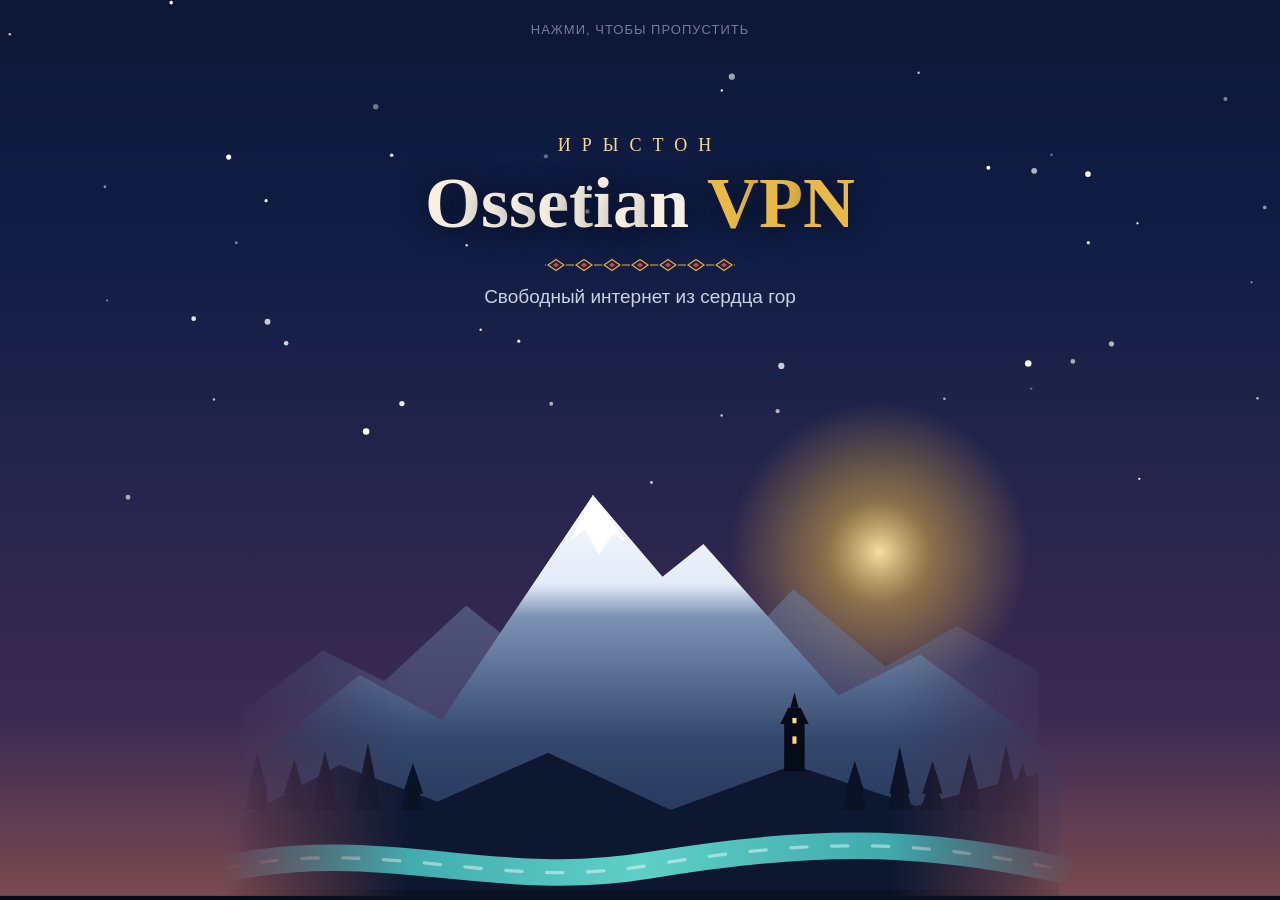
==== commit ce7042b9: "Auto-reconnect, connect on start, data auto-refresh interval settings Co-Authored-By: Claude Sonnet " ====
--- a/app/src/main/assets/ui/index.html
+++ b/app/src/main/assets/ui/index.html
@@ -416,6 +416,25 @@
       }
       box.appendChild(toggle("intro", "Заставка при запуске", "Горы, солнце и орнамент при открытии"));
       box.appendChild(toggle("fx", "Живые эффекты", "Светлячки, орёл, искры, конфетти"));
+
+      box.appendChild(el("div", { class: "set-h", text: "Подключение" }));
+      function ptoggle(key, title, desc) {
+        var on = !!(N && N.prefs && N.prefs[key]);
+        return el("button", { class: "swrow", role: "switch", "aria-checked": on ? "true" : "false", onclick: function () {
+          var v = {}; v[key] = !on; N.prefs[key] = !on; window.vpn.setPrefs(v); haptic(); build();
+        } }, el("div", null, el("b", { text: title }), el("span", { class: "d", text: desc })), el("span", { class: "sw" + (on ? " on" : "") }));
+      }
+      box.appendChild(ptoggle("autoReconnect", "Автопереподключение", "Если связь пропала, VPN включится заново сам"));
+      box.appendChild(ptoggle("connectOnStart", "Подключаться при запуске", "Включать VPN сразу при открытии приложения"));
+      box.appendChild(el("div", { class: "set-h", text: "Автообновление данных" }));
+      box.appendChild(el("p", { class: "sub", style: "margin:0 2px 10px", text: "Как часто обновлять срок подписки, число устройств и пинг серверов." }));
+      var rseg = el("div", { class: "seg" });
+      [[0, "Выкл", ""], [30, "30 минут", ""], [60, "1 час", ""], [120, "2 часа", ""]].forEach(function (r) {
+        rseg.appendChild(el("button", { class: (N.prefs.refreshMin === r[0] ? "sel" : ""), onclick: function () {
+          N.prefs.refreshMin = r[0]; window.vpn.setPrefs({ refreshMin: r[0] }); armRefresh(); haptic(); build();
+        } }, r[1], r[2] ? el("small", { text: r[2] }) : null));
+      });
+      rseg.style.marginBottom = "12px"; box.appendChild(rseg);
       box.appendChild(el("button", { class: "btn btn-ghost", style: "margin-top:6px", text: "Сбросить всё", onclick: function () {
         settings.theme = "iryston"; settings.gold = "#e9b949"; settings.river = "#5fd0c6"; settings.red = "#d8453a"; settings.bg = "#0a1224";
         settings.trans = "slide"; settings.intro = true; settings.fx = true; applyTheme(); saveSettings(); haptic(); build();
@@ -678,9 +697,17 @@
     render();
     if (was && was !== "on" && n.state.status === "on") confetti();
   });
-  refresh();
+  refresh().then(function () {
+    armRefresh();
+    if (!startedOnce) { startedOnce = true; if (N.prefs && N.prefs.connectOnStart && curKey() && N.state.status === "off") window.vpn.connect(); }
+  });
   window.vpn.refresh();
-  setInterval(function () { window.vpn.refresh(); }, 60000);
+  var refreshTimer = 0, startedOnce = false;
+  function armRefresh() {
+    clearInterval(refreshTimer);
+    var m = N && N.prefs ? N.prefs.refreshMin : 60;
+    if (m > 0) refreshTimer = setInterval(function () { window.vpn.refresh(); }, m * 60000);
+  }
   setInterval(function () {
     if (!N) return;
     var t = document.getElementById("tm");
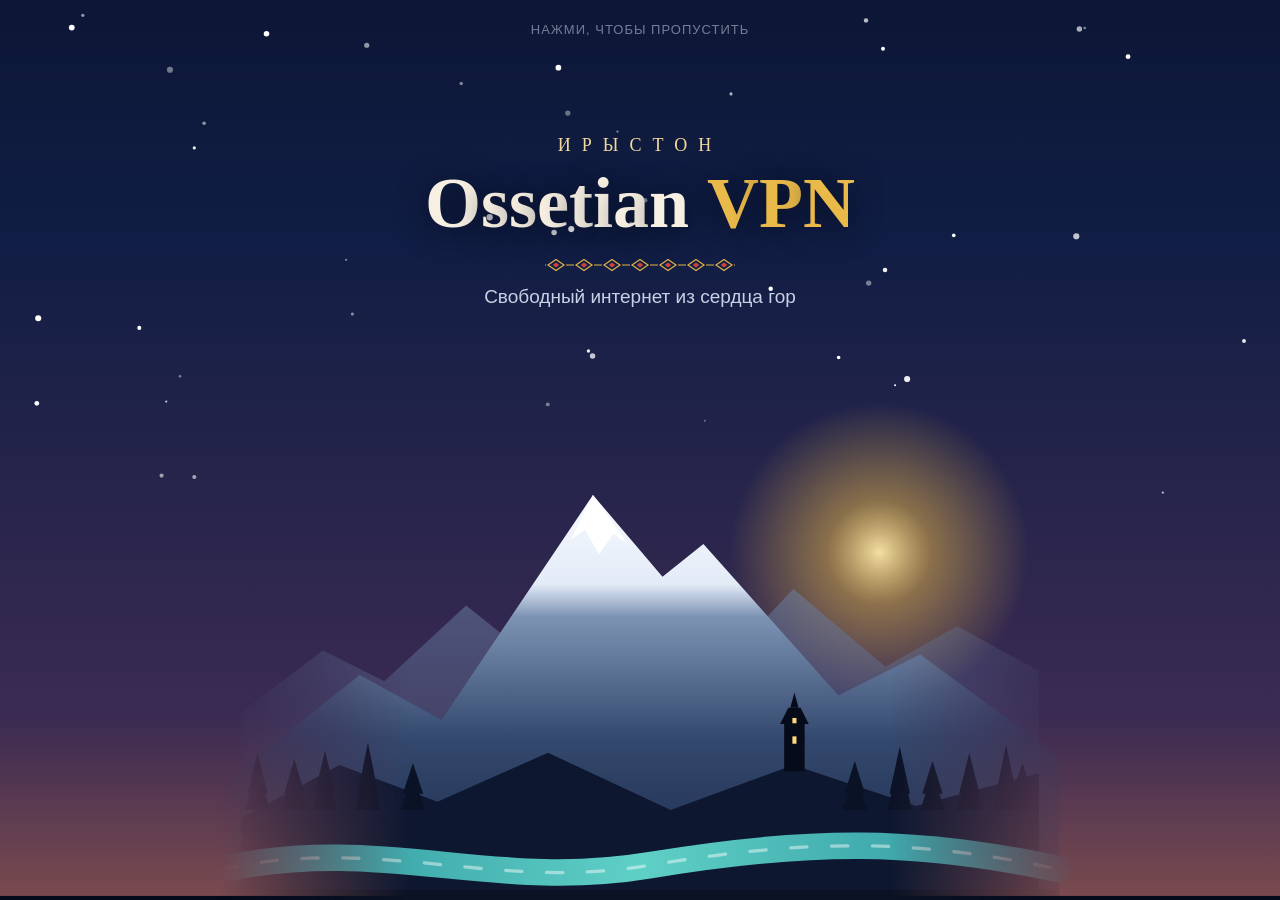
==== commit 7c0fc76c: "Fix status pill, sharp app icons, no ghost view without animations, rotating peak sparkle Co-Authore" ====
--- a/app/src/main/assets/ui/index.html
+++ b/app/src/main/assets/ui/index.html
@@ -153,8 +153,8 @@
   function topBar() {
     var sub = S.sub, label, cls = "";
     if (!sub) { label = "Нет подписки"; }
-    else if (sub.active) { label = (sub.trial ? "Пробный период · " : "Активна · ") + sub.left; cls = "ok"; }
-    else { label = "Подписка закончилась"; }
+    else if (sub.active) { label = (sub.trial ? "Пробный · " : "Активна · ") + sub.left; cls = "ok"; }
+    else { label = "Истекла"; }
     var initial = (S.user.name || "V").trim().charAt(0).toUpperCase();
     var av = el("button", { class: "avatar", "aria-label": "Профиль", onclick: function () { haptic(); openProfile(); } });
     if (S.user.photo) { var img = el("img", { src: S.user.photo, alt: "" }); img.onerror = function () { img.remove(); av.textContent = initial; }; av.appendChild(img); }
@@ -162,7 +162,7 @@
     var gear = el("button", { class: "gear", "aria-label": "Настройки", onclick: function () { haptic(); openSettings(); } });
     gear.innerHTML = '<svg viewBox="0 0 24 24" fill="none" stroke="currentColor" stroke-width="1.8" stroke-linecap="round" stroke-linejoin="round"><circle cx="12" cy="12" r="3.2"/><path d="M19.4 14.5a1.6 1.6 0 0 0 .3 1.8l.1.1a2 2 0 1 1-2.8 2.8l-.1-.1a1.6 1.6 0 0 0-1.8-.3 1.6 1.6 0 0 0-1 1.5V21a2 2 0 1 1-4 0v-.1a1.6 1.6 0 0 0-1-1.5 1.6 1.6 0 0 0-1.8.3l-.1.1a2 2 0 1 1-2.8-2.8l.1-.1a1.6 1.6 0 0 0 .3-1.8 1.6 1.6 0 0 0-1.5-1H3a2 2 0 1 1 0-4h.1a1.6 1.6 0 0 0 1.5-1 1.6 1.6 0 0 0-.3-1.8l-.1-.1a2 2 0 1 1 2.8-2.8l.1.1a1.6 1.6 0 0 0 1.8.3h0a1.6 1.6 0 0 0 1-1.5V3a2 2 0 1 1 4 0v.1a1.6 1.6 0 0 0 1 1.5 1.6 1.6 0 0 0 1.8-.3l.1-.1a2 2 0 1 1 2.8 2.8l-.1.1a1.6 1.6 0 0 0-.3 1.8v0a1.6 1.6 0 0 0 1.5 1H21a2 2 0 1 1 0 4h-.1a1.6 1.6 0 0 0-1.5 1z"/></svg>';
     return el("div", { class: "top" }, av, gear,
-      el("div", { class: "pill status-pill" }, el("span", { class: "dot " + cls }), label),
+      el("div", { class: "pill status-pill" }, el("span", { class: "dot " + cls }), el("span", { class: "lbl", text: label })),
       el("div", { class: "pill" }, S.devices.used + " / " + S.devices.limit));
   }
 
--- a/app/src/main/assets/ui/base.css
+++ b/app/src/main/assets/ui/base.css
@@ -218,7 +218,7 @@
 .i-star { animation: twinkle 2.4s ease-in-out infinite; }
 @keyframes twinkle { 0%, 100% { opacity: .15; } 50% { opacity: 1; } }
 .i-glint { transform-box: fill-box; transform-origin: 50% 50%; animation: glint 2.8s ease-in-out 2.9s infinite both; opacity: 0; }
-@keyframes glint { 0%, 100% { opacity: 0; transform: scale(.2); } 40% { opacity: 1; transform: scale(1); } 60% { opacity: 1; transform: scale(.9); } 85% { opacity: 0; transform: scale(.3); } }
+@keyframes glint { 0% { opacity: 0; transform: scale(.2) rotate(0deg); } 40% { opacity: 1; transform: scale(1) rotate(130deg); } 60% { opacity: 1; transform: scale(.92) rotate(200deg); } 85% { opacity: 0; transform: scale(.3) rotate(300deg); } 100% { opacity: 0; transform: scale(.2) rotate(360deg); } }
 .aurora { position: absolute; left: -30%; width: 160%; height: 46%; opacity: 0; pointer-events: none; will-change: transform; }
 .aurora.a1 { top: 4%; background: radial-gradient(60% 60% at 30% 50%, rgba(var(--river-rgb),.55), transparent 70%); animation: aur 9s ease-in-out 1s infinite alternate, fadeIn 2.4s ease-out .6s forwards; }
 .aurora.a2 { top: 10%; background: radial-gradient(55% 55% at 70% 50%, rgba(var(--red-rgb),.38), transparent 70%); animation: aur 11s ease-in-out .2s infinite alternate-reverse, fadeIn 2.4s ease-out 1.2s forwards; }
--- a/app/src/main/assets/ui/app.css
+++ b/app/src/main/assets/ui/app.css
@@ -51,3 +51,6 @@
 input.kin { width: 100%; padding: 0 16px; border-radius: 16px; border: 1px solid var(--line); background: rgba(0,0,0,.28); color: var(--text); font: 16px -apple-system, "Segoe UI", sans-serif; user-select: text; outline: none; }
 input.kin:focus { border-color: var(--gold); }
 .dev .x { cursor: pointer; }
+html[data-trans="none"] .leaving { display: none !important; }
+.status-pill { min-width: 0; }
+.status-pill .lbl { overflow: hidden; text-overflow: ellipsis; white-space: nowrap; min-width: 0; }
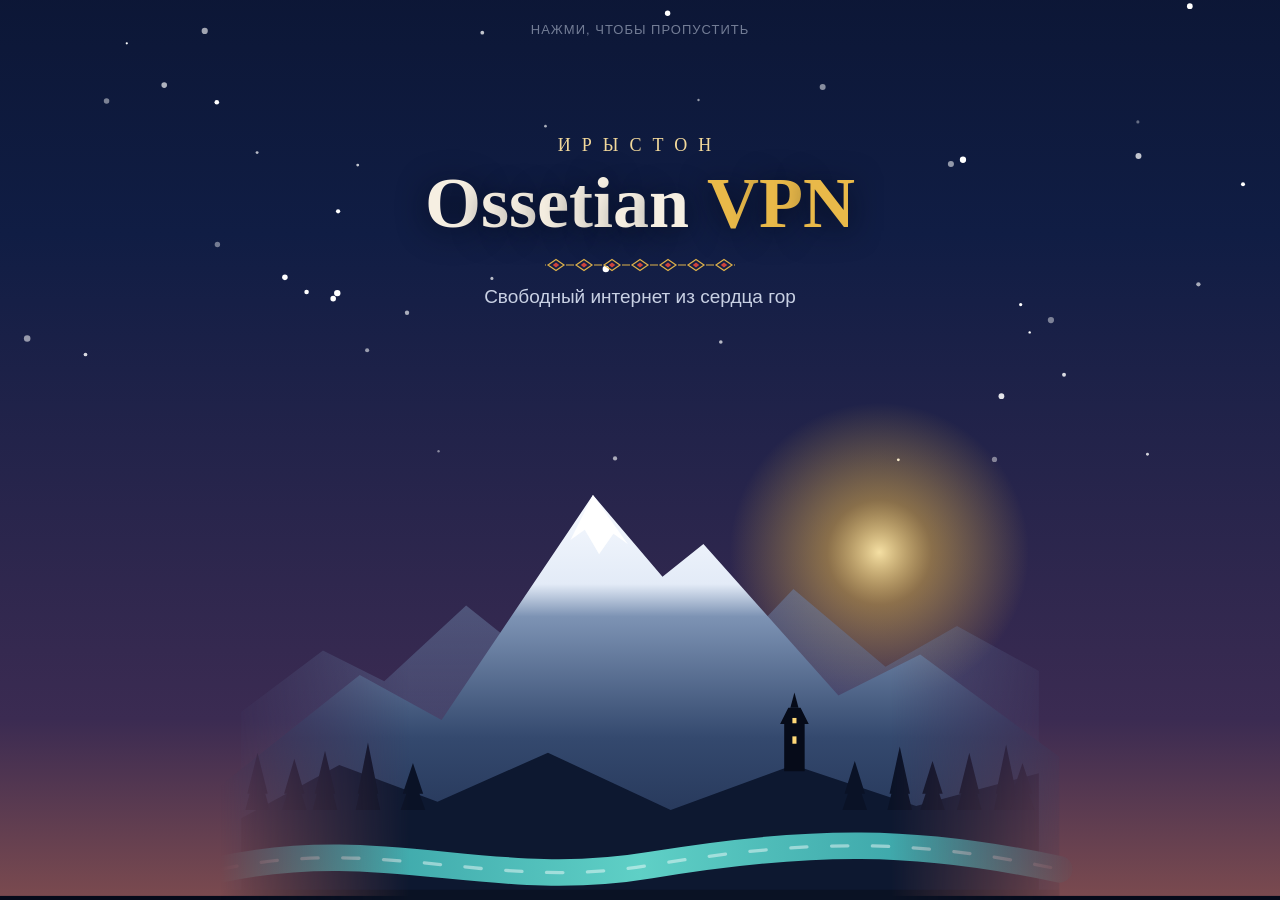
==== commit bf3725e3: "App icon picker (alias-based launcher icons), classic icon restored as default Co-Authored-By: Claud" ====
--- a/app/src/main/assets/ui/index.html
+++ b/app/src/main/assets/ui/index.html
@@ -417,6 +417,14 @@
       box.appendChild(toggle("intro", "Заставка при запуске", "Горы, солнце и орнамент при открытии"));
       box.appendChild(toggle("fx", "Живые эффекты", "Светлячки, орёл, искры, конфетти"));
 
+      box.appendChild(el("div", { class: "set-h", text: "Иконка приложения" }));
+      var igrid = el("div", { class: "icon-grid" });
+      [["classic", "Классика"], ["vpn", "Горы VPN"], ["gold", "Золотые горы"], ["river", "Горы и река"], ["sun", "Золотой круг"], ["orn", "Орнамент"]].forEach(function (ic) {
+        igrid.appendChild(el("button", { class: "icon-opt" + (N.icon === ic[0] ? " sel" : ""), onclick: function () {
+          if (N.icon === ic[0]) return; N.icon = ic[0]; window.vpn.setIcon(ic[0]); haptic(); toast("Иконка сменится через пару секунд"); build();
+        } }, el("img", { src: "icons/" + ic[0] + ".png", alt: "" }), el("span", { text: ic[1] })));
+      });
+      box.appendChild(igrid);
       box.appendChild(el("div", { class: "set-h", text: "Подключение" }));
       function ptoggle(key, title, desc) {
         var on = !!(N && N.prefs && N.prefs[key]);
--- a/app/src/main/assets/ui/app.css
+++ b/app/src/main/assets/ui/app.css
@@ -54,3 +54,7 @@
 html[data-trans="none"] .leaving { display: none !important; }
 .status-pill { min-width: 0; }
 .status-pill .lbl { overflow: hidden; text-overflow: ellipsis; white-space: nowrap; min-width: 0; }
+.icon-grid { display: grid; grid-template-columns: repeat(3, 1fr); gap: 10px; margin-bottom: 14px; }
+.icon-opt { display: flex; flex-direction: column; align-items: center; gap: 6px; padding: 10px 6px; border-radius: 16px; border: 1px solid var(--line); background: rgba(255,255,255,.04); color: var(--text); font: inherit; font-size: 12.5px; cursor: pointer; }
+.icon-opt img { width: 64px; height: 64px; border-radius: 16px; }
+.icon-opt.sel { border-color: var(--gold); background: rgba(233,185,73,.12); }
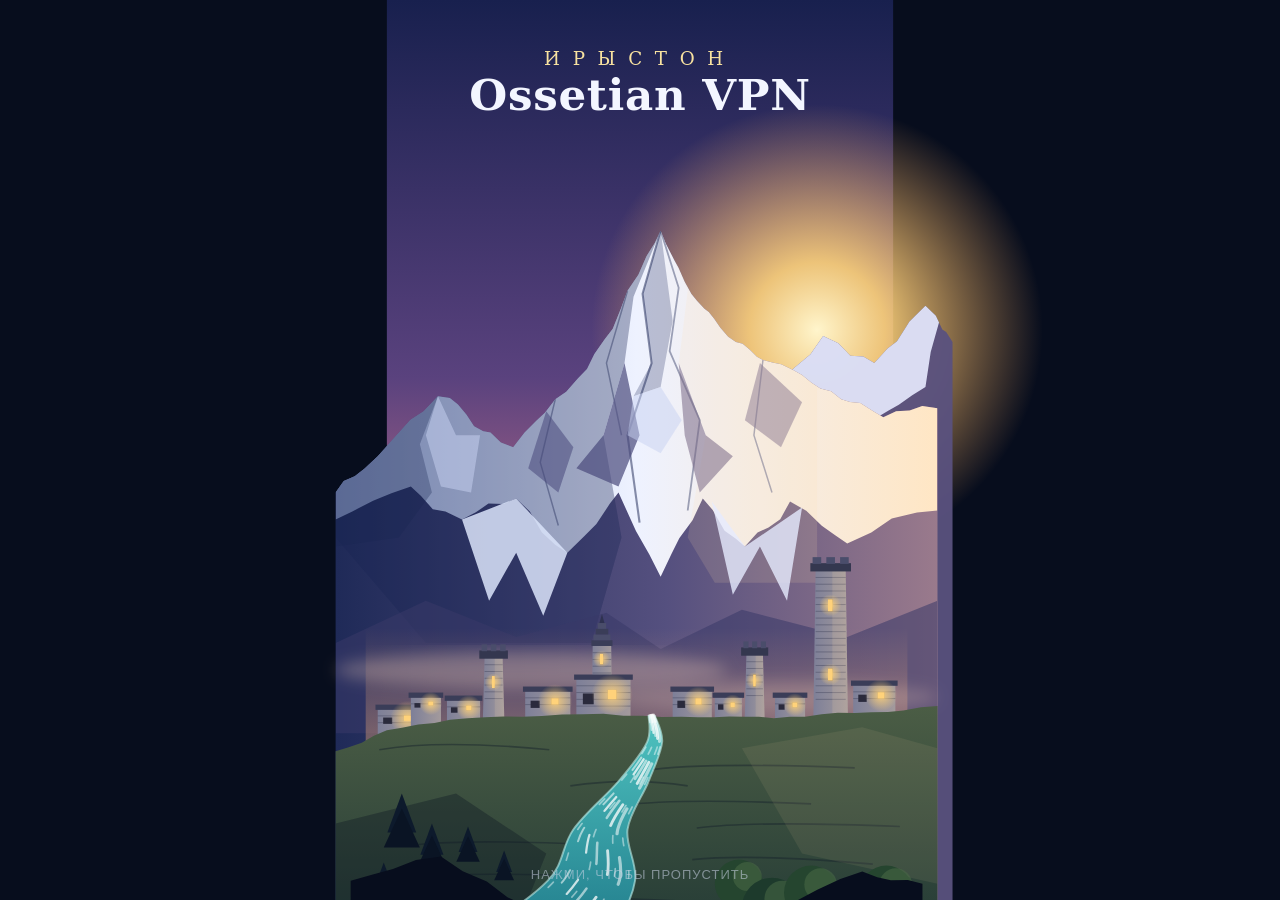
==== commit b019c29b: "Новая заставка «Горы Ирыстона» + выбор стиля заставки в настройках Co-Authored-By: Claude Sonnet 5.5" ====
--- a/app/src/main/assets/ui/index.html
+++ b/app/src/main/assets/ui/index.html
@@ -11,6 +11,7 @@
 <div id="app"><div class="skeleton"></div></div>
 <nav class="tabs hidden" id="tabs"></nav>
 <script src="shim.js"></script>
+<script src="intro2.js"></script>
 <script>
 (function () {
   "use strict";
@@ -27,7 +28,7 @@
     led: { name: "Лёд", gold: "#8ec5ff", river: "#7ee8fa", red: "#9a86ff", b1: "#162b52", b2: "#0d1a33", b3: "#070f1f" }
   };
   var TRANS = [["slide", "Скольжение", "по умолчанию"], ["gates", "Ворота", "с орнаментом"], ["fade", "Растворение", "мягко"], ["none", "Без анимации", "мгновенно"]];
-  var settings = { theme: "iryston", gold: "#e9b949", river: "#5fd0c6", red: "#d8453a", bg: "#0a1224", trans: "slide", intro: true, fx: true };
+  var settings = { theme: "iryston", gold: "#e9b949", river: "#5fd0c6", red: "#d8453a", bg: "#0a1224", trans: "slide", intro: true, introStyle: "mountains", fx: true };
   (function () {
     try {
       var saved = JSON.parse(localStorage.getItem("ov_settings") || "{}"), hex = /^#[0-9a-f]{6}$/i;
@@ -35,6 +36,7 @@
       ["gold", "river", "red", "bg"].forEach(function (k) { if (hex.test(saved[k] || "")) settings[k] = saved[k]; });
       if (TRANS.some(function (t) { return t[0] === saved.trans; })) settings.trans = saved.trans;
       if (typeof saved.intro === "boolean") settings.intro = saved.intro;
+      if (saved.introStyle === "mountains" || saved.introStyle === "classic") settings.introStyle = saved.introStyle;
       if (typeof saved.fx === "boolean") settings.fx = saved.fx;
     } catch (e) {}
   })();
@@ -415,6 +417,13 @@
           el("div", null, el("b", { text: title }), el("span", { class: "d", text: desc })), knob);
       }
       box.appendChild(toggle("intro", "Заставка при запуске", "Горы, солнце и орнамент при открытии"));
+      if (settings.intro) {
+        var iseg = el("div", { class: "seg" });
+        [["mountains", "Горы Ирыстона", "башни, река, рассвет"], ["classic", "Классика", "первая версия"]].forEach(function (t) {
+          iseg.appendChild(el("button", { class: settings.introStyle === t[0] ? "sel" : "", onclick: function () { settings.introStyle = t[0]; saveSettings(); haptic(); build(); } }, t[1], el("small", { text: t[2] })));
+        });
+        box.appendChild(iseg);
+      }
       box.appendChild(toggle("fx", "Живые эффекты", "Светлячки, орёл, искры, конфетти"));
 
       box.appendChild(el("div", { class: "set-h", text: "Иконка приложения" }));
@@ -445,7 +454,7 @@
       rseg.style.marginBottom = "12px"; box.appendChild(rseg);
       box.appendChild(el("button", { class: "btn btn-ghost", style: "margin-top:6px", text: "Сбросить всё", onclick: function () {
         settings.theme = "iryston"; settings.gold = "#e9b949"; settings.river = "#5fd0c6"; settings.red = "#d8453a"; settings.bg = "#0a1224";
-        settings.trans = "slide"; settings.intro = true; settings.fx = true; applyTheme(); saveSettings(); haptic(); build();
+        settings.trans = "slide"; settings.intro = true; settings.introStyle = "mountains"; settings.fx = true; applyTheme(); saveSettings(); haptic(); build();
       } }));
       box.appendChild(el("button", { class: "btn btn-main", style: "margin-top:10px", text: "Готово", onclick: closeSheet }));
     }
@@ -617,7 +626,33 @@
     if (window.matchMedia && matchMedia("(prefers-reduced-motion: reduce)").matches) return false;
     return settings.intro !== false;
   }
+  function playIntro2() {
+    document.body.classList.add("introing");
+    if (!document.getElementById("intro2-css")) { var st = document.createElement("style"); st.id = "intro2-css"; st.textContent = window.OVIntro2.css + "\n.intro2 .i-skip { top: auto; bottom: calc(env(safe-area-inset-bottom) + 18px); }"; document.head.appendChild(st); }
+    var wide = window.innerWidth / window.innerHeight > 0.9;
+    var holder = document.createElement("div");
+    holder.innerHTML = '<svg class="world" viewBox="0 0 360 640" preserveAspectRatio="' + (wide ? "xMidYMid meet" : "xMidYMax slice") + '" xmlns="http://www.w3.org/2000/svg">' + window.OVIntro2.scene() + '</svg>';
+    var box = el("div", { class: "intro intro2", id: "intro" }, holder.firstChild, el("div", { class: "i-skip", text: "НАЖМИ, ЧТОБЫ ПРОПУСТИТЬ" }));
+    box.style.background = "#070d1d";
+    document.body.appendChild(box);
+    var done = false;
+    function finish() {
+      if (done) return; done = true;
+      box.classList.add("out");
+      setTimeout(function () {
+        document.body.classList.remove("introing");
+        var v = document.getElementById("app"); var view = v && v.querySelector(".view");
+        if (view) { view.classList.remove("enter"); void view.offsetWidth; view.classList.add("enter"); }
+        var nav = document.getElementById("tabs"); if (nav) { nav.classList.remove("rise"); void nav.offsetWidth; nav.classList.add("rise"); }
+      }, 160);
+      setTimeout(function () { box.remove(); }, 760);
+    }
+    var t0 = Date.now();
+    box.addEventListener("click", function () { if (Date.now() - t0 > 700) finish(); });
+    setTimeout(finish, 8200);
+  }
   function playIntro() {
+    if (settings.introStyle !== "classic" && window.OVIntro2) return playIntro2();
     document.body.classList.add("introing");
     var holder = document.createElement("div"); holder.innerHTML = SCENE;
     var svgEl = holder.firstChild;  // SCENE: статичная картинка из этого файла
